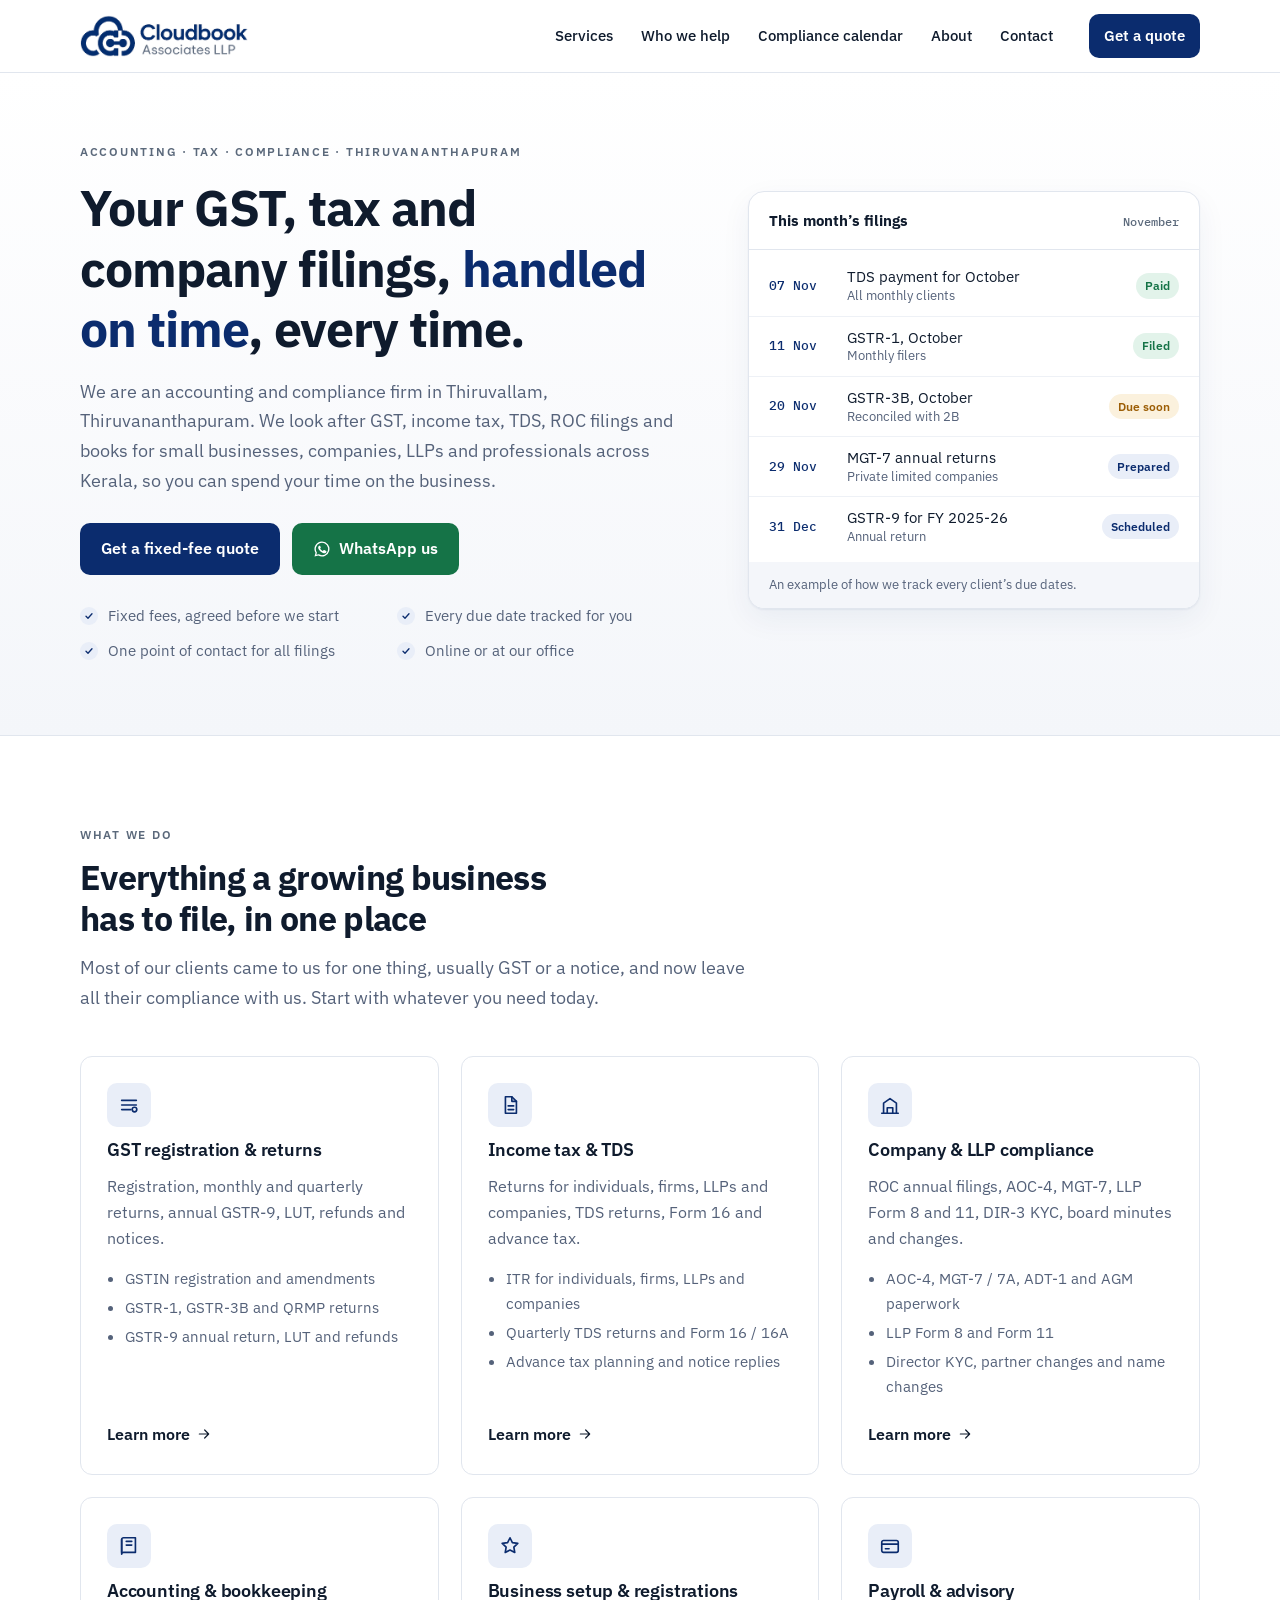
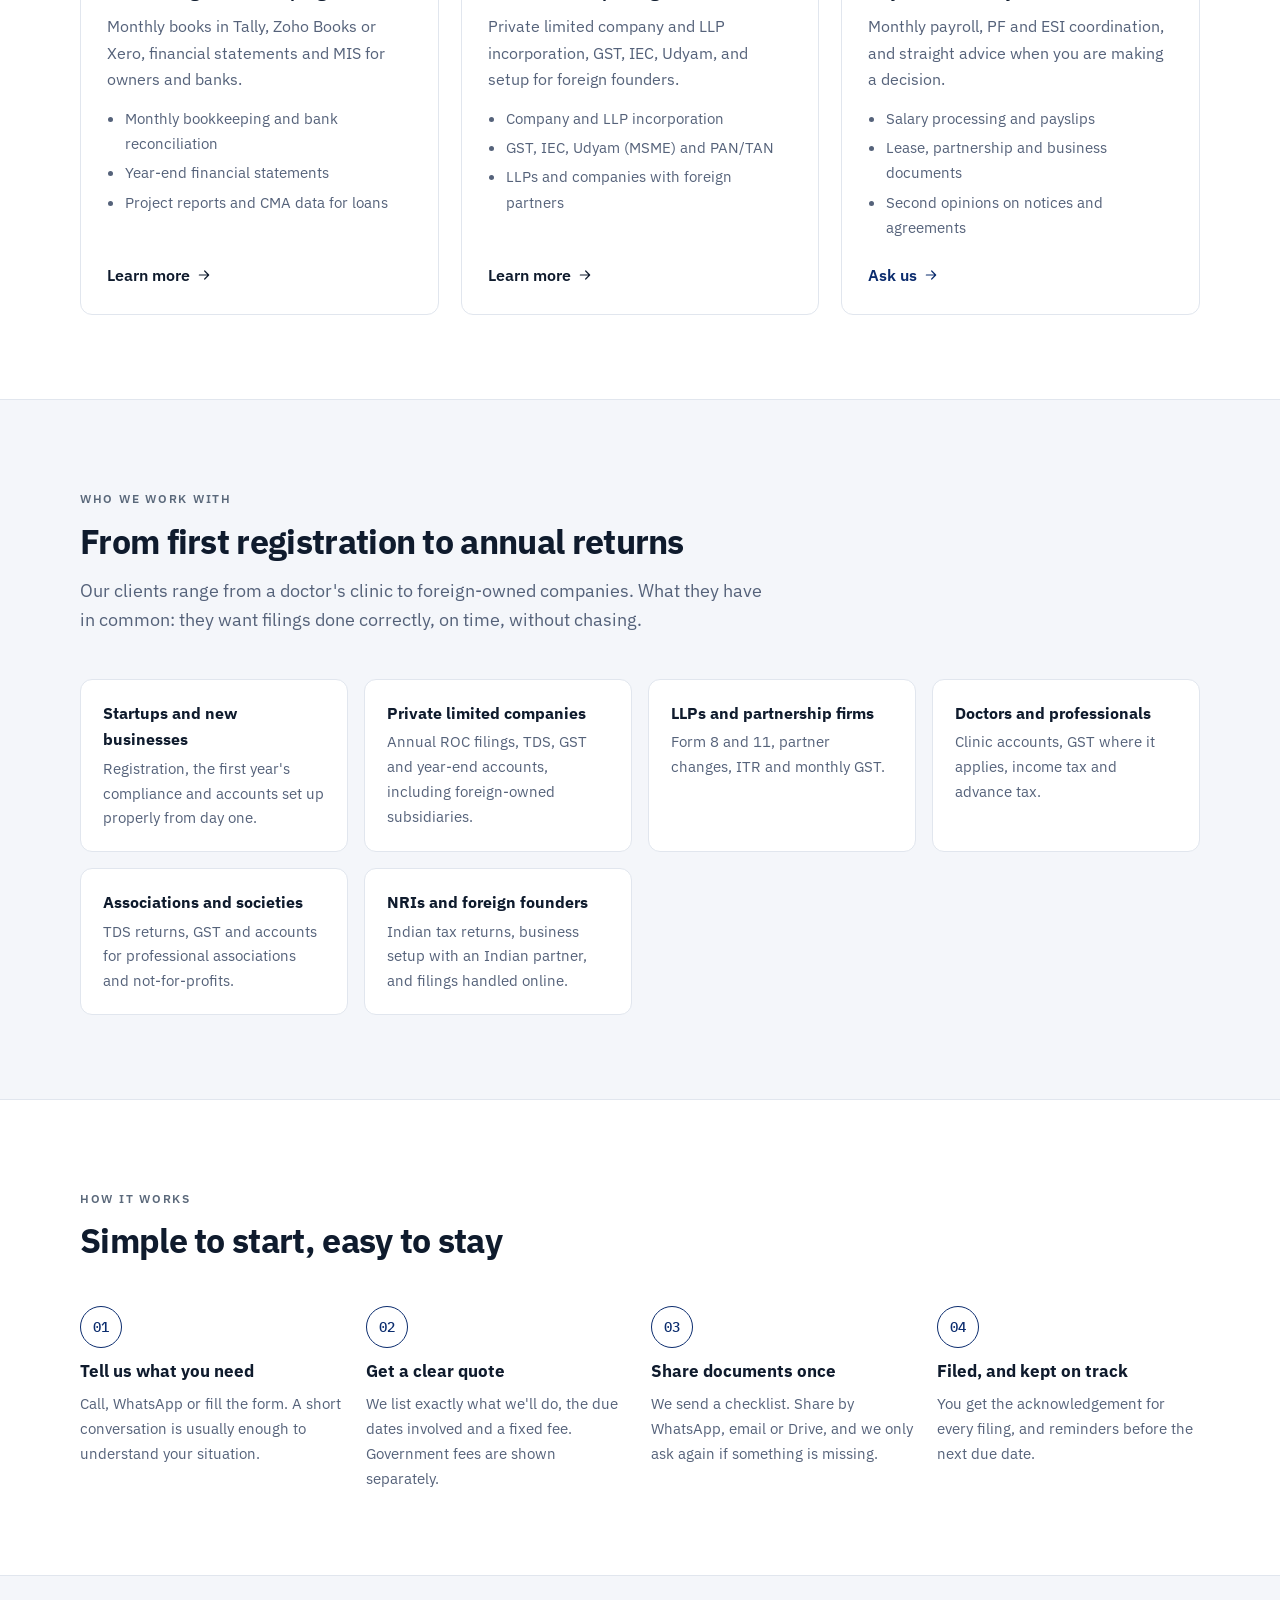
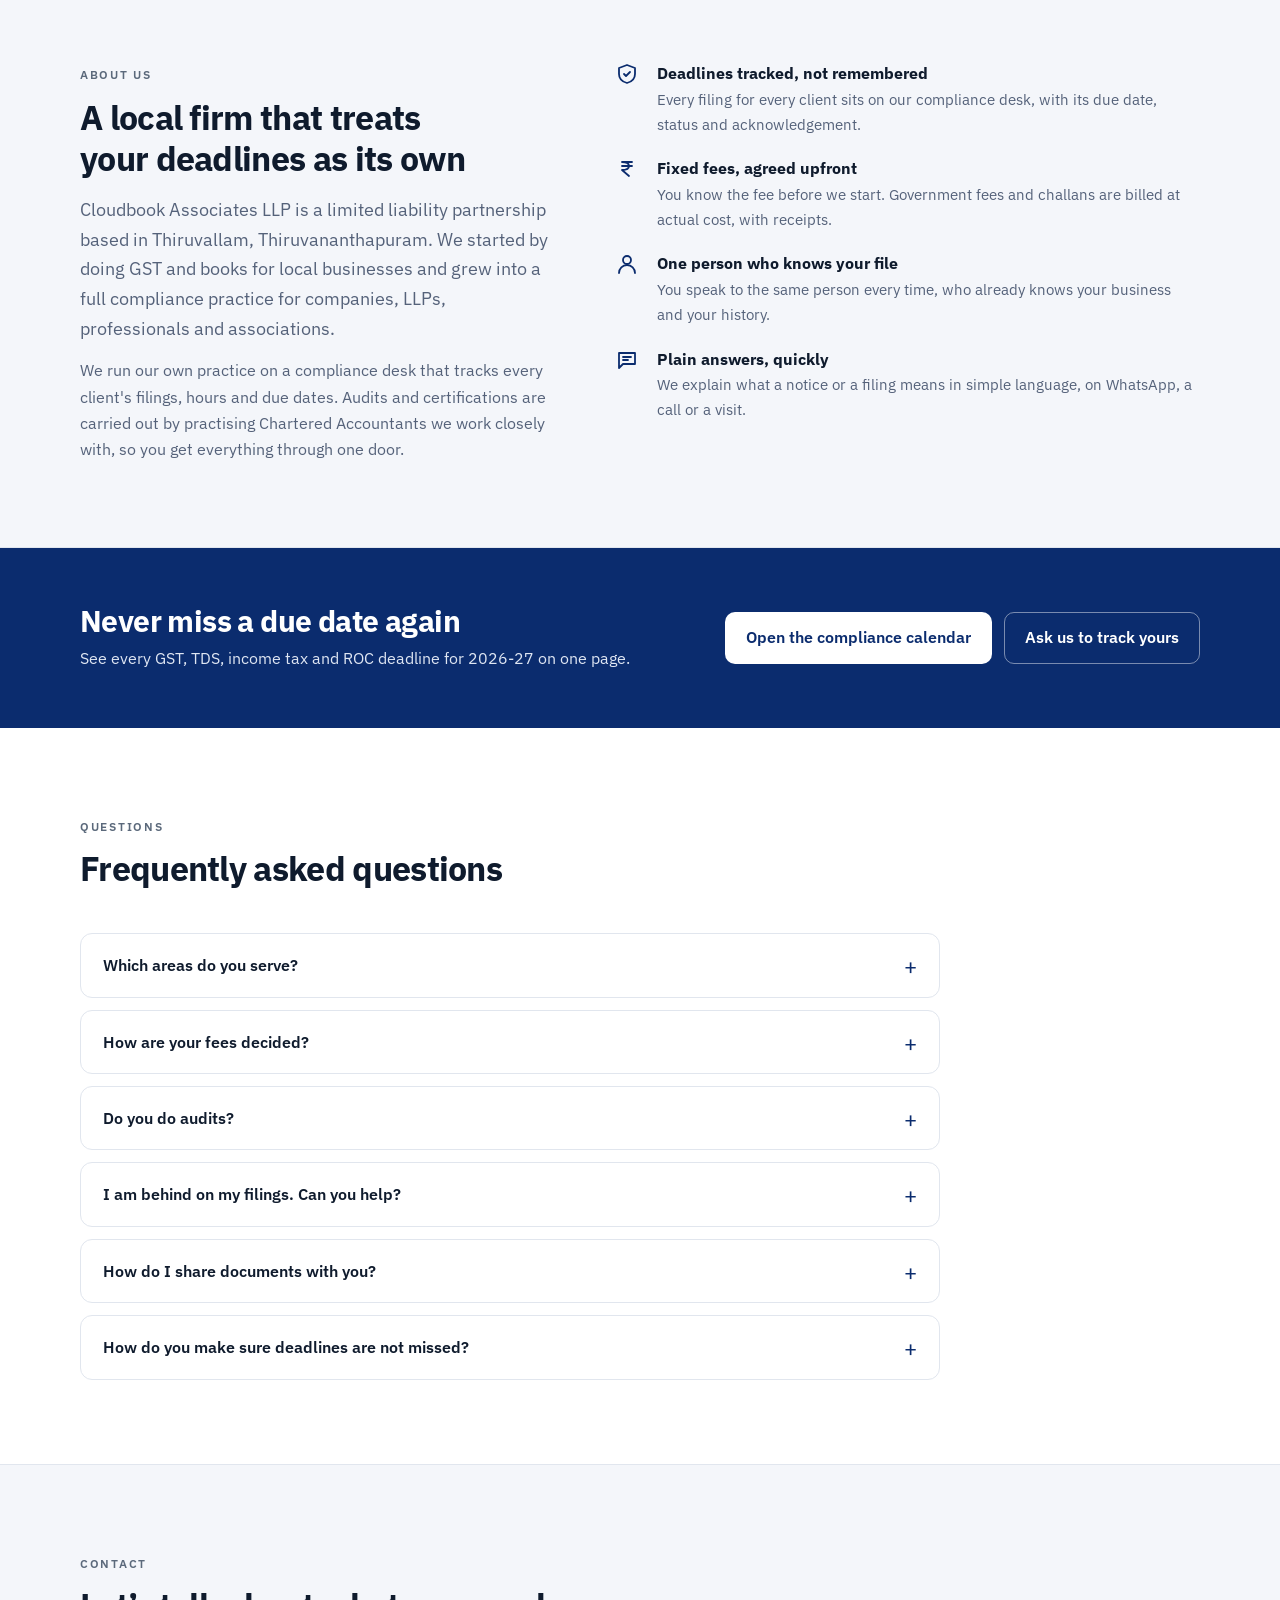
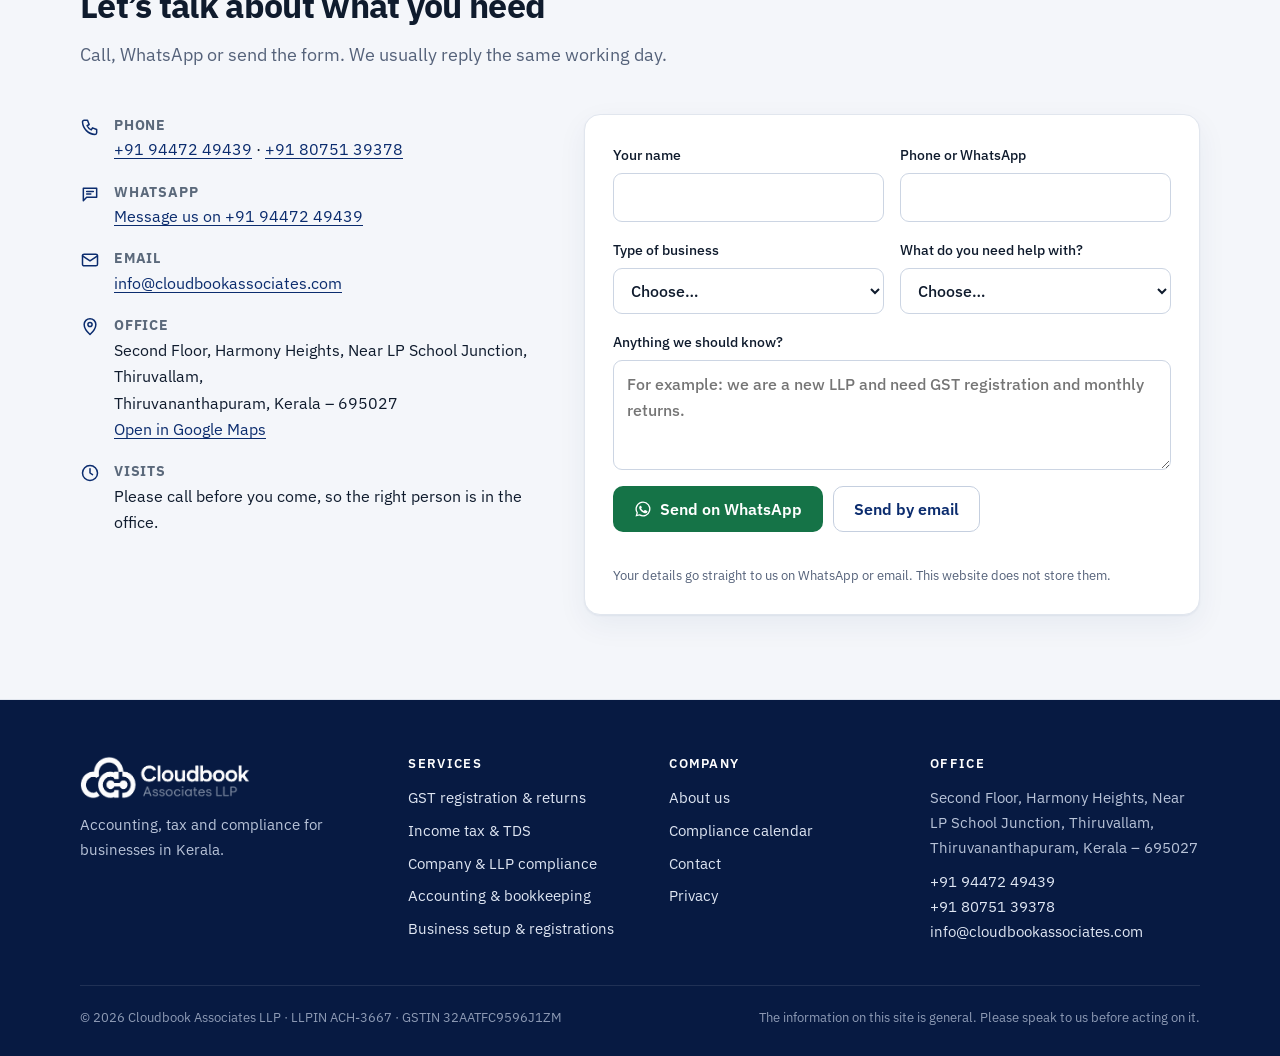
==== index.html @ 191b4fd4 "Cloudbook Associates LLP website Home, five service pages, compliance calendar 2026-27, contact, pri" ====
<!doctype html>
<html lang="en-IN">
<head>
<meta charset="utf-8">
<meta http-equiv="Content-Security-Policy" content="default-src 'none'; script-src 'self'; style-src 'self'; font-src 'self'; img-src 'self' data:; connect-src 'none'; manifest-src 'self'; base-uri 'none'; form-action 'none'; object-src 'none'">
<meta name="viewport" content="width=device-width, initial-scale=1, viewport-fit=cover">
<title>GST, Tax &amp; ROC Compliance in Thiruvananthapuram | Cloudbook</title>
<meta name="description" content="GST, income tax, TDS, accounting and company/LLP compliance for businesses in Thiruvananthapuram and Kerala. Fixed fees, every due date tracked.">
<meta name="robots" content="index, follow">
<link rel="canonical" href="https://cloudbookassociates.com/">
<meta name="theme-color" content="#0b2c6e">
<meta name="referrer" content="strict-origin-when-cross-origin">
<meta property="og:type" content="website">
<meta property="og:site_name" content="Cloudbook Associates LLP">
<meta property="og:title" content="GST, Tax &amp; ROC Compliance in Thiruvananthapuram | Cloudbook">
<meta property="og:description" content="GST, income tax, TDS, accounting and company/LLP compliance for businesses in Thiruvananthapuram and Kerala. Fixed fees, every due date tracked.">
<meta property="og:url" content="https://cloudbookassociates.com/">
<meta property="og:image" content="https://cloudbookassociates.com/assets/img/og-image.png">
<meta property="og:locale" content="en_IN">
<meta name="twitter:card" content="summary_large_image">
<link rel="icon" type="image/png" href="assets/img/icon-64.png">
<link rel="apple-touch-icon" href="assets/img/apple-touch-icon.png">
<link rel="preload" href="assets/fonts/ibm-plex-sans-latin-400-normal.woff2" as="font" type="font/woff2" crossorigin>
<link rel="stylesheet" href="assets/site.css">
<script type="application/ld+json">{"@context":"https://schema.org","@type":"AccountingService","@id":"https://cloudbookassociates.com/#firm","name":"Cloudbook Associates LLP","url":"https://cloudbookassociates.com/","logo":"https://cloudbookassociates.com/assets/img/logo.png","image":"https://cloudbookassociates.com/assets/img/og-image.png","telephone":"+919447249439","email":"info@cloudbookassociates.com","address":{"@type":"PostalAddress","streetAddress":"Second Floor, Harmony Heights, Near LP School Junction, Thiruvallam","addressLocality":"Thiruvananthapuram","addressRegion":"Kerala","postalCode":"695027","addressCountry":"IN"},"areaServed":[{"@type":"State","name":"Kerala"},{"@type":"Country","name":"India"}],"knowsAbout":["GST","Income tax","TDS","ROC compliance","LLP compliance","Bookkeeping","Company registration"],"priceRange":"₹₹"}</script><script type="application/ld+json">{"@context":"https://schema.org","@type":"FAQPage","mainEntity":[{"@type":"Question","name":"Which areas do you serve?","acceptedAnswer":{"@type":"Answer","text":"We are based in Thiruvallam, Thiruvananthapuram, and work with clients across Kerala. Most work is done online, so we also work with NRIs and businesses elsewhere in India."}},{"@type":"Question","name":"How are your fees decided?","acceptedAnswer":{"@type":"Answer","text":"We quote a fixed fee before we start, based on the work involved. Government fees, challans and late fees are passed on at actual cost, with receipts. No surprises on the invoice."}},{"@type":"Question","name":"Do you do audits?","acceptedAnswer":{"@type":"Answer","text":"Statutory and tax audits are carried out and signed by practising Chartered Accountants we work with. We prepare the books, schedules and filings around the audit, so the whole process stays in one place for you."}},{"@type":"Question","name":"I am behind on my filings. Can you help?","acceptedAnswer":{"@type":"Answer","text":"Yes, and it is more common than you think. We list everything that is pending, work out the penalties, and bring you up to date in the order that saves you the most money."}},{"@type":"Question","name":"How do I share documents with you?","acceptedAnswer":{"@type":"Answer","text":"Whatever is easiest for you: WhatsApp, email, a shared Google Drive folder, or drop them at our office. We send a short checklist so you know exactly what is needed."}},{"@type":"Question","name":"How do you make sure deadlines are not missed?","acceptedAnswer":{"@type":"Answer","text":"Every client's GST, TDS, income tax and ROC due dates are on our own compliance desk, which flags what is due and what is overdue every day. You get reminders well before the due date."}}]}</script>
</head>
<body>
<a class="skip" href="#main">Skip to content</a>
<header class="site-header">
  <div class="wrap">
    <a class="logo" href="index.html" aria-label="Cloudbook Associates LLP home"><img src="assets/img/logo.png" alt="Cloudbook Associates LLP" width="398" height="101"></a>
    <button class="menu-toggle" type="button" aria-expanded="false" aria-controls="site-nav">Menu</button>
    <nav class="nav" id="site-nav" aria-label="Main"><a href="index.html#services">Services</a><a href="index.html#who">Who we help</a><a href="compliance-calendar.html">Compliance calendar</a><a href="index.html#about">About</a><a href="contact.html">Contact</a></nav>
    <a class="btn btn-primary btn-sm" href="contact.html">Get a quote</a>
  </div>
</header>
<main id="main">
<section class="hero"><div class="wrap">
  <div>
    <span class="eyebrow">Accounting · Tax · Compliance · Thiruvananthapuram</span>
    <h1>Your GST, tax and company filings, <em>handled on time</em>, every time.</h1>
    <p class="lead">We are an accounting and compliance firm in Thiruvallam, Thiruvananthapuram. We look after GST, income tax, TDS, ROC filings and books for small businesses, companies, LLPs and professionals across Kerala, so you can spend your time on the business.</p>
    <div class="cta-row"><a class="btn btn-primary" href="contact.html">Get a fixed-fee quote</a><a class="btn btn-wa" href="https://wa.me/919447249439" target="_blank" rel="noopener"><svg viewBox="0 0 24 24" fill="currentColor" aria-hidden="true"><path d="M12 2a10 10 0 0 0-8.6 15.1L2 22l5-1.3A10 10 0 1 0 12 2zm0 18.2a8.2 8.2 0 0 1-4.2-1.1l-.3-.2-3 .8.8-2.9-.2-.3A8.2 8.2 0 1 1 12 20.2zm4.5-6.1c-.2-.1-1.5-.7-1.7-.8s-.4-.1-.6.1-.7.8-.8 1-.3.2-.5.1a6.7 6.7 0 0 1-3.3-2.9c-.2-.4.3-.4.8-1.3.1-.2 0-.3 0-.4l-.8-1.8c-.2-.5-.4-.4-.6-.4h-.5a1 1 0 0 0-.7.3 3 3 0 0 0-.9 2.2 5.2 5.2 0 0 0 1.1 2.8 11.9 11.9 0 0 0 4.6 4c1.7.7 2.4.8 3.2.7a2.8 2.8 0 0 0 1.9-1.3 2.3 2.3 0 0 0 .2-1.3c-.1-.1-.3-.2-.5-.3z"/></svg> WhatsApp us</a></div>
    <ul class="ticks"><li>Fixed fees, agreed before we start</li><li>Every due date tracked for you</li><li>One point of contact for all filings</li><li>Online or at our office</li></ul>
  </div>
  <div class="board" role="img" aria-label="Example of the compliance tracking we do for clients: monthly GST and TDS, annual ROC filings"><div class="board-h"><b>This month’s filings</b><span>November</span></div><ul><li><span class="d">07 Nov</span><span class="w">TDS payment for October<small>All monthly clients</small></span><span class="tag ok">Paid</span></li><li><span class="d">11 Nov</span><span class="w">GSTR-1, October<small>Monthly filers</small></span><span class="tag ok">Filed</span></li><li><span class="d">20 Nov</span><span class="w">GSTR-3B, October<small>Reconciled with 2B</small></span><span class="tag due">Due soon</span></li><li><span class="d">29 Nov</span><span class="w">MGT-7 annual returns<small>Private limited companies</small></span><span class="tag plan">Prepared</span></li><li><span class="d">31 Dec</span><span class="w">GSTR-9 for FY 2025-26<small>Annual return</small></span><span class="tag plan">Scheduled</span></li></ul><div class="board-f">An example of how we track every client’s due dates.</div></div>
</div></section>

<section id="services"><div class="wrap">
  <div class="sec-head"><span class="eyebrow">What we do</span><h2>Everything a growing business has to file, in one place</h2><p class="lead">Most of our clients came to us for one thing, usually GST or a notice, and now leave all their compliance with us. Start with whatever you need today.</p></div>
  <div class="grid g3"><a class="card" href="gst-services.html"><span class="ico"><svg viewBox="0 0 24 24" fill="none" stroke="currentColor" stroke-width="1.8" stroke-linecap="round" stroke-linejoin="round" aria-hidden="true"><path d="M4 7h16M4 12h16M4 17h10"/><circle cx="18" cy="17" r="2.5"/></svg></span><h3>GST registration &amp; returns</h3><p class="muted">Registration, monthly and quarterly returns, annual GSTR-9, LUT, refunds and notices.</p><ul><li>GSTIN registration and amendments</li><li>GSTR-1, GSTR-3B and QRMP returns</li><li>GSTR-9 annual return, LUT and refunds</li></ul><span class="more">Learn more <svg width="16" height="16" viewBox="0 0 24 24" fill="none" stroke="currentColor" stroke-width="1.8" stroke-linecap="round" stroke-linejoin="round" aria-hidden="true"><path d="M5 12h14M13 6l6 6-6 6"/></svg></span></a><a class="card" href="income-tax-tds.html"><span class="ico"><svg viewBox="0 0 24 24" fill="none" stroke="currentColor" stroke-width="1.8" stroke-linecap="round" stroke-linejoin="round" aria-hidden="true"><path d="M7 3h7l5 5v13H7z"/><path d="M14 3v5h5M10 13h6M10 17h6"/></svg></span><h3>Income tax &amp; TDS</h3><p class="muted">Returns for individuals, firms, LLPs and companies, TDS returns, Form 16 and advance tax.</p><ul><li>ITR for individuals, firms, LLPs and companies</li><li>Quarterly TDS returns and Form 16 / 16A</li><li>Advance tax planning and notice replies</li></ul><span class="more">Learn more <svg width="16" height="16" viewBox="0 0 24 24" fill="none" stroke="currentColor" stroke-width="1.8" stroke-linecap="round" stroke-linejoin="round" aria-hidden="true"><path d="M5 12h14M13 6l6 6-6 6"/></svg></span></a><a class="card" href="company-llp-compliance.html"><span class="ico"><svg viewBox="0 0 24 24" fill="none" stroke="currentColor" stroke-width="1.8" stroke-linecap="round" stroke-linejoin="round" aria-hidden="true"><path d="M3 21h18M5 21V10l7-5 7 5v11"/><path d="M9 21v-6h6v6"/></svg></span><h3>Company &amp; LLP compliance</h3><p class="muted">ROC annual filings, AOC-4, MGT-7, LLP Form 8 and 11, DIR-3 KYC, board minutes and changes.</p><ul><li>AOC-4, MGT-7 / 7A, ADT-1 and AGM paperwork</li><li>LLP Form 8 and Form 11</li><li>Director KYC, partner changes and name changes</li></ul><span class="more">Learn more <svg width="16" height="16" viewBox="0 0 24 24" fill="none" stroke="currentColor" stroke-width="1.8" stroke-linecap="round" stroke-linejoin="round" aria-hidden="true"><path d="M5 12h14M13 6l6 6-6 6"/></svg></span></a><a class="card" href="accounting-bookkeeping.html"><span class="ico"><svg viewBox="0 0 24 24" fill="none" stroke="currentColor" stroke-width="1.8" stroke-linecap="round" stroke-linejoin="round" aria-hidden="true"><path d="M4 5a2 2 0 0 1 2-2h13v16H6a2 2 0 0 0-2 2z"/><path d="M4 19V5M9 7h6M9 11h6"/></svg></span><h3>Accounting &amp; bookkeeping</h3><p class="muted">Monthly books in Tally, Zoho Books or Xero, financial statements and MIS for owners and banks.</p><ul><li>Monthly bookkeeping and bank reconciliation</li><li>Year-end financial statements</li><li>Project reports and CMA data for loans</li></ul><span class="more">Learn more <svg width="16" height="16" viewBox="0 0 24 24" fill="none" stroke="currentColor" stroke-width="1.8" stroke-linecap="round" stroke-linejoin="round" aria-hidden="true"><path d="M5 12h14M13 6l6 6-6 6"/></svg></span></a><a class="card" href="business-registration.html"><span class="ico"><svg viewBox="0 0 24 24" fill="none" stroke="currentColor" stroke-width="1.8" stroke-linecap="round" stroke-linejoin="round" aria-hidden="true"><path d="M12 3l2.6 5.3 5.9.9-4.3 4.1 1 5.8L12 16.4 6.8 19.1l1-5.8L3.5 9.2l5.9-.9z"/></svg></span><h3>Business setup &amp; registrations</h3><p class="muted">Private limited company and LLP incorporation, GST, IEC, Udyam, and setup for foreign founders.</p><ul><li>Company and LLP incorporation</li><li>GST, IEC, Udyam (MSME) and PAN/TAN</li><li>LLPs and companies with foreign partners</li></ul><span class="more">Learn more <svg width="16" height="16" viewBox="0 0 24 24" fill="none" stroke="currentColor" stroke-width="1.8" stroke-linecap="round" stroke-linejoin="round" aria-hidden="true"><path d="M5 12h14M13 6l6 6-6 6"/></svg></span></a><div class="card"><span class="ico"><svg viewBox="0 0 24 24" fill="none" stroke="currentColor" stroke-width="1.8" stroke-linecap="round" stroke-linejoin="round" aria-hidden="true"><rect x="3" y="6" width="18" height="13" rx="2"/><path d="M3 10h18M7 15h4"/></svg></span><h3>Payroll & advisory</h3><p class="muted">Monthly payroll, PF and ESI coordination, and straight advice when you are making a decision.</p><ul><li>Salary processing and payslips</li><li>Lease, partnership and business documents</li><li>Second opinions on notices and agreements</li></ul><a class="more" href="contact.html">Ask us <svg width="16" height="16" viewBox="0 0 24 24" fill="none" stroke="currentColor" stroke-width="1.8" stroke-linecap="round" stroke-linejoin="round" aria-hidden="true"><path d="M5 12h14M13 6l6 6-6 6"/></svg></a></div></div>
</div></section>

<section class="alt" id="who"><div class="wrap">
  <div class="sec-head"><span class="eyebrow">Who we work with</span><h2>From first registration to annual returns</h2><p class="lead">Our clients range from a doctor's clinic to foreign-owned companies. What they have in common: they want filings done correctly, on time, without chasing.</p></div>
  <div class="who"><div><b>Startups and new businesses</b><p>Registration, the first year&#x27;s compliance and accounts set up properly from day one.</p></div><div><b>Private limited companies</b><p>Annual ROC filings, TDS, GST and year-end accounts, including foreign-owned subsidiaries.</p></div><div><b>LLPs and partnership firms</b><p>Form 8 and 11, partner changes, ITR and monthly GST.</p></div><div><b>Doctors and professionals</b><p>Clinic accounts, GST where it applies, income tax and advance tax.</p></div><div><b>Associations and societies</b><p>TDS returns, GST and accounts for professional associations and not-for-profits.</p></div><div><b>NRIs and foreign founders</b><p>Indian tax returns, business setup with an Indian partner, and filings handled online.</p></div></div>
</div></section>

<section><div class="wrap">
  <div class="sec-head"><span class="eyebrow">How it works</span><h2>Simple to start, easy to stay</h2></div>
  <ol class="steps"><li><b>Tell us what you need</b><p>Call, WhatsApp or fill the form. A short conversation is usually enough to understand your situation.</p></li><li><b>Get a clear quote</b><p>We list exactly what we&#x27;ll do, the due dates involved and a fixed fee. Government fees are shown separately.</p></li><li><b>Share documents once</b><p>We send a checklist. Share by WhatsApp, email or Drive, and we only ask again if something is missing.</p></li><li><b>Filed, and kept on track</b><p>You get the acknowledgement for every filing, and reminders before the next due date.</p></li></ol>
</div></section>

<section class="alt" id="about"><div class="wrap split">
  <div><span class="eyebrow">About us</span><h2 class="h2-about">A local firm that treats your deadlines as its own</h2>
    <p class="lead mb-s">Cloudbook Associates LLP is a limited liability partnership based in Thiruvallam, Thiruvananthapuram. We started by doing GST and books for local businesses and grew into a full compliance practice for companies, LLPs, professionals and associations.</p>
    <p class="muted">We run our own practice on a compliance desk that tracks every client's filings, hours and due dates. Audits and certifications are carried out by practising Chartered Accountants we work closely with, so you get everything through one door.</p></div>
  <div class="points"><div><svg viewBox="0 0 24 24" fill="none" stroke="currentColor" stroke-width="1.8" stroke-linecap="round" stroke-linejoin="round" aria-hidden="true"><path d="M12 3l8 3v6c0 4.5-3.4 7.8-8 9-4.6-1.2-8-4.5-8-9V6z"/><path d="M9 12l2 2 4-4"/></svg><span><b>Deadlines tracked, not remembered</b><p>Every filing for every client sits on our compliance desk, with its due date, status and acknowledgement.</p></span></div><div><svg viewBox="0 0 24 24" fill="none" stroke="currentColor" stroke-width="1.8" stroke-linecap="round" stroke-linejoin="round" aria-hidden="true"><path d="M7 5h10M7 9h10M7 5c5 0 7 1.5 7 4s-2 4-7 4l7 6"/></svg><span><b>Fixed fees, agreed upfront</b><p>You know the fee before we start. Government fees and challans are billed at actual cost, with receipts.</p></span></div><div><svg viewBox="0 0 24 24" fill="none" stroke="currentColor" stroke-width="1.8" stroke-linecap="round" stroke-linejoin="round" aria-hidden="true"><circle cx="12" cy="8" r="4"/><path d="M4 21a8 8 0 0 1 16 0"/></svg><span><b>One person who knows your file</b><p>You speak to the same person every time, who already knows your business and your history.</p></span></div><div><svg viewBox="0 0 24 24" fill="none" stroke="currentColor" stroke-width="1.8" stroke-linecap="round" stroke-linejoin="round" aria-hidden="true"><path d="M4 5h16v11H8l-4 4z"/><path d="M8 9h8M8 12h5"/></svg><span><b>Plain answers, quickly</b><p>We explain what a notice or a filing means in simple language, on WhatsApp, a call or a visit.</p></span></div></div>
</div></section>

<section class="band" aria-label="Compliance calendar"><div class="wrap">
  <div><h2>Never miss a due date again</h2><p>See every GST, TDS, income tax and ROC deadline for 2026-27 on one page.</p></div>
  <div class="cta-row"><a class="btn btn-primary" href="compliance-calendar.html">Open the compliance calendar</a><a class="btn btn-ghost" href="contact.html">Ask us to track yours</a></div>
</div></section>

<section><div class="wrap">
  <div class="sec-head"><span class="eyebrow">Questions</span><h2>Frequently asked questions</h2></div>
  <div class="faq"><details><summary>Which areas do you serve?</summary><p>We are based in Thiruvallam, Thiruvananthapuram, and work with clients across Kerala. Most work is done online, so we also work with NRIs and businesses elsewhere in India.</p></details><details><summary>How are your fees decided?</summary><p>We quote a fixed fee before we start, based on the work involved. Government fees, challans and late fees are passed on at actual cost, with receipts. No surprises on the invoice.</p></details><details><summary>Do you do audits?</summary><p>Statutory and tax audits are carried out and signed by practising Chartered Accountants we work with. We prepare the books, schedules and filings around the audit, so the whole process stays in one place for you.</p></details><details><summary>I am behind on my filings. Can you help?</summary><p>Yes, and it is more common than you think. We list everything that is pending, work out the penalties, and bring you up to date in the order that saves you the most money.</p></details><details><summary>How do I share documents with you?</summary><p>Whatever is easiest for you: WhatsApp, email, a shared Google Drive folder, or drop them at our office. We send a short checklist so you know exactly what is needed.</p></details><details><summary>How do you make sure deadlines are not missed?</summary><p>Every client&#x27;s GST, TDS, income tax and ROC due dates are on our own compliance desk, which flags what is due and what is overdue every day. You get reminders well before the due date.</p></details></div>
</div></section>

<section class="alt" id="contact"><div class="wrap"><div class="sec-head"><span class="eyebrow">Contact</span><h2>Let’s talk about what you need</h2><p class="lead">Call, WhatsApp or send the form. We usually reply the same working day.</p></div><div class="contact">
  <div class="contact-info">
    <div><svg viewBox="0 0 24 24" fill="none" stroke="currentColor" stroke-width="1.8" stroke-linecap="round" stroke-linejoin="round" aria-hidden="true"><path d="M5 4h4l2 5-2.5 1.5a11 11 0 0 0 5 5L15 13l5 2v4a2 2 0 0 1-2 2A16 16 0 0 1 3 6a2 2 0 0 1 2-2"/></svg><span><b>Phone</b><a href="tel:+919447249439">+91 94472 49439</a> · <a href="tel:+918075139378">+91 80751 39378</a></span></div>
    <div><svg viewBox="0 0 24 24" fill="none" stroke="currentColor" stroke-width="1.8" stroke-linecap="round" stroke-linejoin="round" aria-hidden="true"><path d="M4 5h16v11H8l-4 4z"/><path d="M8 9h8M8 12h5"/></svg><span><b>WhatsApp</b><a href="https://wa.me/919447249439" target="_blank" rel="noopener">Message us on +91 94472 49439</a></span></div>
    <div><svg viewBox="0 0 24 24" fill="none" stroke="currentColor" stroke-width="1.8" stroke-linecap="round" stroke-linejoin="round" aria-hidden="true"><rect x="3" y="5" width="18" height="14" rx="2"/><path d="M3 7l9 6 9-6"/></svg><span><b>Email</b><a href="mailto:info@cloudbookassociates.com">info@cloudbookassociates.com</a></span></div>
    <div><svg viewBox="0 0 24 24" fill="none" stroke="currentColor" stroke-width="1.8" stroke-linecap="round" stroke-linejoin="round" aria-hidden="true"><path d="M12 21s7-6.2 7-12a7 7 0 0 0-14 0c0 5.8 7 12 7 12z"/><circle cx="12" cy="9" r="2.5"/></svg><span><b>Office</b>Second Floor, Harmony Heights, Near LP School Junction, Thiruvallam,<br>Thiruvananthapuram, Kerala – 695027<br><a href="https://www.google.com/maps/search/?api=1&amp;query=Harmony+Heights+Thiruvallam+Thiruvananthapuram+695027" target="_blank" rel="noopener">Open in Google Maps</a></span></div>
    <div><svg viewBox="0 0 24 24" fill="none" stroke="currentColor" stroke-width="1.8" stroke-linecap="round" stroke-linejoin="round" aria-hidden="true"><circle cx="12" cy="12" r="9"/><path d="M12 7v5l3 2"/></svg><span><b>Visits</b>Please call before you come, so the right person is in the office.</span></div>
  </div>
  <form class="form" id="enquiry" novalidate>
    <label>Your name<input name="name" autocomplete="name" required></label>
    <label>Phone or WhatsApp<input name="phone" type="tel" autocomplete="tel" inputmode="tel" required></label>
    <label>Type of business<select name="type"><option value="">Choose…</option><option>Proprietorship</option><option>Partnership firm</option><option>LLP</option><option>Private limited company</option><option>Individual / NRI</option><option>Association / society</option><option>Not started yet</option></select></label>
    <label>What do you need help with?<select name="service"><option value="">Choose…</option><option>GST registration &amp; returns</option><option>Income tax &amp; TDS</option><option>Company &amp; LLP compliance</option><option>Accounting &amp; bookkeeping</option><option>Business setup &amp; registrations</option><option>Something else</option></select></label>
    <label class="full">Anything we should know?<textarea name="message" placeholder="For example: we are a new LLP and need GST registration and monthly returns."></textarea></label>
    <div class="full actions"><button class="btn btn-wa" type="submit" value="whatsapp"><svg viewBox="0 0 24 24" fill="currentColor" aria-hidden="true"><path d="M12 2a10 10 0 0 0-8.6 15.1L2 22l5-1.3A10 10 0 1 0 12 2zm0 18.2a8.2 8.2 0 0 1-4.2-1.1l-.3-.2-3 .8.8-2.9-.2-.3A8.2 8.2 0 1 1 12 20.2zm4.5-6.1c-.2-.1-1.5-.7-1.7-.8s-.4-.1-.6.1-.7.8-.8 1-.3.2-.5.1a6.7 6.7 0 0 1-3.3-2.9c-.2-.4.3-.4.8-1.3.1-.2 0-.3 0-.4l-.8-1.8c-.2-.5-.4-.4-.6-.4h-.5a1 1 0 0 0-.7.3 3 3 0 0 0-.9 2.2 5.2 5.2 0 0 0 1.1 2.8 11.9 11.9 0 0 0 4.6 4c1.7.7 2.4.8 3.2.7a2.8 2.8 0 0 0 1.9-1.3 2.3 2.3 0 0 0 .2-1.3c-.1-.1-.3-.2-.5-.3z"/></svg> Send on WhatsApp</button><button class="btn btn-ghost" type="submit" value="email">Send by email</button></div>
    <p class="full err" role="alert"></p>
    <p class="full note">Your details go straight to us on WhatsApp or email. This website does not store them.</p>
  </form>
</div></div></section>
</main>
<footer class="site-footer">
  <div class="wrap">
    <div class="cols">
      <div>
        <img src="assets/img/logo-white.png" alt="Cloudbook Associates LLP" width="398" height="101">
        <p>Accounting, tax and compliance for businesses in Kerala.</p>
      </div>
      <div><h3>Services</h3><ul><li><a href="gst-services.html">GST registration &amp; returns</a></li><li><a href="income-tax-tds.html">Income tax &amp; TDS</a></li><li><a href="company-llp-compliance.html">Company &amp; LLP compliance</a></li><li><a href="accounting-bookkeeping.html">Accounting &amp; bookkeeping</a></li><li><a href="business-registration.html">Business setup &amp; registrations</a></li></ul></div>
      <div><h3>Company</h3><ul><li><a href="index.html#about">About us</a></li><li><a href="compliance-calendar.html">Compliance calendar</a></li><li><a href="contact.html">Contact</a></li><li><a href="privacy.html">Privacy</a></li></ul></div>
      <div><h3>Office</h3><address>Second Floor, Harmony Heights, Near LP School Junction, Thiruvallam, Thiruvananthapuram, Kerala – 695027</address>
        <p class="mt-s"><a href="tel:+919447249439">+91 94472 49439</a><br><a href="tel:+918075139378">+91 80751 39378</a><br><a href="mailto:info@cloudbookassociates.com">info@cloudbookassociates.com</a></p></div>
    </div>
    <div class="legal"><span>© <span data-year>2026</span> Cloudbook Associates LLP · LLPIN ACH-3667 · GSTIN 32AATFC9596J1ZM</span><span>The information on this site is general. Please speak to us before acting on it.</span></div>
  </div>
</footer>
<a class="wa-float" href="https://wa.me/919447249439" aria-label="Chat with us on WhatsApp" rel="noopener" target="_blank"><svg viewBox="0 0 24 24" fill="currentColor" aria-hidden="true"><path d="M12 2a10 10 0 0 0-8.6 15.1L2 22l5-1.3A10 10 0 1 0 12 2zm0 18.2a8.2 8.2 0 0 1-4.2-1.1l-.3-.2-3 .8.8-2.9-.2-.3A8.2 8.2 0 1 1 12 20.2zm4.5-6.1c-.2-.1-1.5-.7-1.7-.8s-.4-.1-.6.1-.7.8-.8 1-.3.2-.5.1a6.7 6.7 0 0 1-3.3-2.9c-.2-.4.3-.4.8-1.3.1-.2 0-.3 0-.4l-.8-1.8c-.2-.5-.4-.4-.6-.4h-.5a1 1 0 0 0-.7.3 3 3 0 0 0-.9 2.2 5.2 5.2 0 0 0 1.1 2.8 11.9 11.9 0 0 0 4.6 4c1.7.7 2.4.8 3.2.7a2.8 2.8 0 0 0 1.9-1.3 2.3 2.3 0 0 0 .2-1.3c-.1-.1-.3-.2-.5-.3z"/></svg></a>
<script src="assets/site.js" defer></script>
</body>
</html>
---- assets/site.css ----
/* Cloudbook Associates LLP — firm website.
   Brand: navy #0B2C6E and slate #5B697B from the logo, on white with a cool paper tint.
   Layout: sticky white header, alternating white / paper sections, navy footer. */
@font-face { font-family: "IBM Plex Sans"; font-weight: 400; font-display: swap; src: url("fonts/ibm-plex-sans-latin-400-normal.woff2") format("woff2"); }
@font-face { font-family: "IBM Plex Sans"; font-weight: 500; font-display: swap; src: url("fonts/ibm-plex-sans-latin-500-normal.woff2") format("woff2"); }
@font-face { font-family: "IBM Plex Sans"; font-weight: 600; font-display: swap; src: url("fonts/ibm-plex-sans-latin-600-normal.woff2") format("woff2"); }
@font-face { font-family: "IBM Plex Sans"; font-weight: 700; font-display: swap; src: url("fonts/ibm-plex-sans-latin-700-normal.woff2") format("woff2"); }
@font-face { font-family: "IBM Plex Mono"; font-weight: 500; font-display: swap; src: url("fonts/ibm-plex-mono-latin-500-normal.woff2") format("woff2"); }

:root {
  --navy: #0b2c6e;
  --navy-2: #08225a;
  --navy-deep: #071a42;
  --slate: #5b697b;
  --ink: #0f1b2d;
  --muted: #55627a;
  --line: #e1e6ee;
  --paper: #f4f6fa;
  --tint: #e9eef8;
  --white: #ffffff;
  --ok: #157347;
  --warn: #9c5e06;
  --bad: #b42318;
  --radius: 12px;
  --shadow: 0 1px 2px rgba(11, 44, 110, .06), 0 10px 30px rgba(11, 44, 110, .06);
  --font: "IBM Plex Sans", system-ui, -apple-system, "Segoe UI", Roboto, sans-serif;
  --mono: "IBM Plex Mono", ui-monospace, Menlo, monospace;
  --wrap: 1160px;
  color-scheme: light;
}
* { box-sizing: border-box; }
html { scroll-behavior: smooth; }
@media (prefers-reduced-motion: reduce) { html { scroll-behavior: auto; } * { transition: none !important; animation: none !important; } }
body { margin: 0; font: 16px/1.65 var(--font); color: var(--ink); background: var(--white); -webkit-font-smoothing: antialiased; }
img { max-width: 100%; height: auto; display: block; }
a { color: var(--navy); text-underline-offset: 3px; }
a:hover { color: var(--navy-2); }
h1, h2, h3 { line-height: 1.2; letter-spacing: -.02em; color: var(--ink); text-wrap: balance; margin: 0; }
h1 { font-size: clamp(2.05rem, 4.2vw, 3.15rem); font-weight: 700; }
h2 { font-size: clamp(1.6rem, 2.8vw, 2.15rem); font-weight: 700; }
h3 { font-size: 1.12rem; font-weight: 600; letter-spacing: -.01em; }
p { margin: 0; }
:focus-visible { outline: 3px solid #7aa2e6; outline-offset: 2px; border-radius: 4px; }
.wrap { max-width: var(--wrap); margin: 0 auto; padding-left: max(20px, env(safe-area-inset-left, 0px)); padding-right: max(20px, env(safe-area-inset-right, 0px)); }
.skip { position: absolute; left: -999px; top: 8px; background: var(--navy); color: #fff; padding: 8px 14px; border-radius: 6px; z-index: 100; }
.skip:focus { left: 12px; }
.eyebrow { font-size: .78rem; font-weight: 600; letter-spacing: .14em; text-transform: uppercase; color: var(--slate); }
.lead { font-size: 1.12rem; color: var(--muted); max-width: 62ch; }
.muted { color: var(--muted); }

/* Header */
.site-header { position: sticky; top: 0; z-index: 50; background: rgba(255,255,255,.96); backdrop-filter: saturate(1.4) blur(8px); border-bottom: 1px solid var(--line); }
.site-header .wrap { display: flex; align-items: center; gap: 24px; min-height: 72px; }
.logo img { width: 168px; height: auto; }
.nav { display: flex; align-items: center; gap: 4px; margin-left: auto; }
.nav a { text-decoration: none; color: var(--ink); font-weight: 500; font-size: .95rem; padding: 8px 12px; border-radius: 8px; }
.nav a:hover, .nav a[aria-current="page"] { background: var(--tint); color: var(--navy); }
.menu-toggle { display: none; margin-left: auto; background: none; border: 1px solid var(--line); border-radius: 8px; padding: 8px 12px; font: inherit; font-weight: 500; color: var(--ink); cursor: pointer; }

/* Buttons */
.btn { display: inline-flex; align-items: center; justify-content: center; gap: 8px; border-radius: 10px; padding: 12px 20px; font-weight: 600; font-size: .98rem; text-decoration: none; border: 1.5px solid transparent; cursor: pointer; font-family: inherit; transition: background .15s, border-color .15s, color .15s, transform .15s; }
.btn-primary { background: var(--navy); color: #fff; }
.btn-primary:hover { background: var(--navy-2); color: #fff; }
.btn-ghost { border-color: #c5cfdf; color: var(--navy); background: #fff; }
.btn-ghost:hover { border-color: var(--navy); color: var(--navy); }
.btn-wa { background: #157347; color: #fff; }
.btn-wa:hover { background: #0f5e39; color: #fff; }
.btn-sm { padding: 9px 14px; font-size: .92rem; }
.btn svg { width: 18px; height: 18px; flex: none; }

/* Hero */
.hero { padding: 64px 0 72px; background: linear-gradient(180deg, #fff 0%, var(--paper) 100%); border-bottom: 1px solid var(--line); }
.hero .wrap { display: grid; grid-template-columns: minmax(0, 1.15fr) minmax(0, .85fr); gap: 56px; align-items: center; }
.hero h1 { margin: 14px 0 18px; }
.hero h1 em { font-style: normal; color: var(--navy); }
.hero .lead { margin-bottom: 28px; }
.cta-row { display: flex; flex-wrap: wrap; gap: 12px; }
.ticks { list-style: none; padding: 0; margin: 28px 0 0; display: grid; grid-template-columns: repeat(2, minmax(0, 1fr)); gap: 10px 22px; color: var(--muted); font-size: .95rem; }
.ticks li { display: flex; gap: 10px; align-items: flex-start; }
.ticks li::before { content: ""; flex: none; width: 18px; height: 18px; margin-top: 4px; border-radius: 50%; background: var(--tint) url("data:image/svg+xml,%3Csvg xmlns='http://www.w3.org/2000/svg' viewBox='0 0 24 24'%3E%3Cpath d='M6 12.5l4 4 8-9' fill='none' stroke='%230b2c6e' stroke-width='2.6' stroke-linecap='round' stroke-linejoin='round'/%3E%3C/svg%3E") center/12px no-repeat; }

/* The "deadline board": a picture of what we track, drawn in HTML */
.board { background: #fff; border: 1px solid var(--line); border-radius: 16px; box-shadow: var(--shadow); overflow: hidden; }
.board-h { display: flex; align-items: center; justify-content: space-between; padding: 16px 20px; border-bottom: 1px solid var(--line); }
.board-h b { font-size: .95rem; }
.board-h span { font-family: var(--mono); font-size: .78rem; color: var(--slate); }
.board ul { list-style: none; margin: 0; padding: 6px 0; }
.board li { display: grid; grid-template-columns: 64px minmax(0, 1fr) auto; gap: 14px; align-items: center; padding: 11px 20px; border-bottom: 1px solid #eef1f6; }
.board li:last-child { border-bottom: 0; }
.board .d { font-family: var(--mono); font-size: .82rem; color: var(--navy); font-weight: 500; }
.board .w { font-size: .92rem; line-height: 1.35; }
.board .w small { display: block; color: var(--muted); font-size: .8rem; }
.tag { font-size: .74rem; font-weight: 600; padding: 3px 9px; border-radius: 999px; white-space: nowrap; }
.tag.ok { background: #e2f3ea; color: var(--ok); }
.tag.due { background: #fbf1dd; color: var(--warn); }
.tag.plan { background: var(--tint); color: var(--navy); }
.board-f { padding: 12px 20px; background: var(--paper); font-size: .82rem; color: var(--muted); }

/* Sections */
section { padding: 84px 0; }
.alt { background: var(--paper); border-top: 1px solid var(--line); border-bottom: 1px solid var(--line); }
.sec-head { max-width: 720px; margin-bottom: 44px; }
.sec-head h2 { margin: 10px 0 14px; }
.grid { display: grid; gap: 22px; }
.g3 { grid-template-columns: repeat(auto-fit, minmax(min(100%, 320px), 1fr)); }
.g2 { grid-template-columns: repeat(auto-fit, minmax(min(100%, 440px), 1fr)); }
.card { background: #fff; border: 1px solid var(--line); border-radius: var(--radius); padding: 26px; display: flex; flex-direction: column; gap: 12px; }
.card .ico { width: 44px; height: 44px; border-radius: 10px; background: var(--tint); color: var(--navy); display: grid; place-items: center; }
.card .ico svg { width: 22px; height: 22px; }
.card ul { margin: 2px 0 0; padding-left: 18px; color: var(--muted); font-size: .95rem; }
.card ul li { margin-bottom: 4px; }
.card .more { margin-top: auto; padding-top: 6px; font-weight: 600; text-decoration: none; display: inline-flex; gap: 6px; align-items: center; }
.card .more:hover { text-decoration: underline; }
a.card { text-decoration: none; color: inherit; transition: border-color .15s, box-shadow .15s; }
a.card:hover { border-color: #b9c6dc; box-shadow: var(--shadow); color: inherit; }

.who { display: grid; grid-template-columns: repeat(auto-fit, minmax(min(100%, 250px), 1fr)); gap: 16px; }
.who div { background: #fff; border: 1px solid var(--line); border-radius: var(--radius); padding: 20px 22px; }
.who b { display: block; margin-bottom: 4px; }
.who p { color: var(--muted); font-size: .94rem; }

.steps { counter-reset: s; display: grid; grid-template-columns: repeat(auto-fit, minmax(min(100%, 230px), 1fr)); gap: 22px; }
.steps li { list-style: none; position: relative; padding-top: 52px; }
.steps li::before { counter-increment: s; content: counter(s, decimal-leading-zero); position: absolute; top: 0; left: 0; font-family: var(--mono); font-weight: 500; color: var(--navy); font-size: .9rem; width: 40px; height: 40px; border-radius: 50%; border: 1.5px solid var(--navy); display: grid; place-items: center; }
.steps b { display: block; margin-bottom: 6px; font-size: 1.04rem; }
.steps p { color: var(--muted); font-size: .95rem; }

.split { display: grid; grid-template-columns: minmax(0, .9fr) minmax(0, 1.1fr); gap: 56px; align-items: start; }
.points { display: grid; gap: 18px; }
.points div { display: grid; grid-template-columns: 28px minmax(0, 1fr); gap: 14px; }
.points svg { width: 24px; height: 24px; color: var(--navy); margin-top: 2px; }
.points b { display: block; }
.points p { color: var(--muted); font-size: .96rem; }

.band { background: var(--navy); color: #dfe6f3; padding: 56px 0; }
.band .wrap { display: flex; flex-wrap: wrap; gap: 24px; align-items: center; justify-content: space-between; }
.band h2 { color: #fff; font-size: clamp(1.4rem, 2.4vw, 1.85rem); }
.band p { margin-top: 6px; }
.band .btn-ghost { background: transparent; color: #fff; border-color: rgba(255,255,255,.45); }
.band .btn-ghost:hover { border-color: #fff; color: #fff; }
.band .btn-primary { background: #fff; color: var(--navy); }
.band .btn-primary:hover { background: var(--tint); color: var(--navy); }

/* FAQ */
.faq { display: grid; gap: 12px; max-width: 860px; }
.faq details { background: #fff; border: 1px solid var(--line); border-radius: var(--radius); padding: 0 22px; }
.faq summary { cursor: pointer; font-weight: 600; padding: 18px 28px 18px 0; list-style: none; position: relative; }
.faq summary::-webkit-details-marker { display: none; }
.faq summary::after { content: "+"; position: absolute; right: 0; top: 14px; font-size: 1.4rem; font-weight: 400; color: var(--navy); }
.faq details[open] summary::after { content: "–"; }
.faq details p { padding: 0 0 18px; color: var(--muted); }

/* Contact */
.contact { display: grid; grid-template-columns: minmax(0, .85fr) minmax(0, 1.15fr); gap: 48px; align-items: start; }
.contact-info { display: grid; gap: 18px; }
.contact-info div { display: grid; grid-template-columns: 22px minmax(0, 1fr); gap: 12px; }
.contact-info svg { width: 20px; height: 20px; color: var(--navy); margin-top: 3px; }
.contact-info b { display: block; font-size: .85rem; letter-spacing: .06em; text-transform: uppercase; color: var(--slate); }
.form { background: #fff; border: 1px solid var(--line); border-radius: 16px; padding: 28px; box-shadow: var(--shadow); display: grid; grid-template-columns: repeat(2, minmax(0, 1fr)); gap: 16px; }
.form .full { grid-column: 1 / -1; }
.form label { display: grid; gap: 6px; font-size: .9rem; font-weight: 500; }
.form input, .form select, .form textarea { font: inherit; font-size: .98rem; border: 1px solid #ccd5e3; border-radius: 9px; padding: 11px 13px; background: #fff; color: var(--ink); min-width: 0; width: 100%; }
.form textarea { min-height: 110px; resize: vertical; }
.form input:focus, .form select:focus, .form textarea:focus { outline: none; border-color: var(--navy); box-shadow: 0 0 0 3px var(--tint); }
.form .actions { display: flex; flex-wrap: wrap; gap: 10px; align-items: center; }
.form .note { font-size: .84rem; color: var(--muted); }
.form .err { color: var(--bad); font-size: .88rem; }

/* Inner pages */
.page-hero { padding: 56px 0 48px; background: var(--paper); border-bottom: 1px solid var(--line); }
.page-hero h1 { font-size: clamp(1.9rem, 3.6vw, 2.6rem); margin: 10px 0 14px; }
.crumbs { font-size: .88rem; color: var(--muted); }
.crumbs a { color: var(--muted); }
.prose { max-width: 760px; }
.prose h2 { font-size: 1.45rem; margin: 40px 0 12px; }
.prose h2:first-child { margin-top: 0; }
.prose p { margin: 0 0 14px; color: #2a3547; }
.prose ul { margin: 0 0 16px; padding-left: 20px; color: #2a3547; }
.prose li { margin-bottom: 6px; }
.layout { display: grid; grid-template-columns: minmax(0, 1fr) 320px; gap: 48px; align-items: start; }
.aside { position: sticky; top: 96px; background: #fff; border: 1px solid var(--line); border-radius: var(--radius); padding: 24px; display: grid; gap: 14px; box-shadow: var(--shadow); }
.aside h3 { font-size: 1.05rem; }
.aside ul { margin: 0; padding: 0; list-style: none; display: grid; gap: 6px; }
.aside ul a { text-decoration: none; font-size: .95rem; }
.cal { width: 100%; border-collapse: collapse; font-size: .95rem; margin: 6px 0 28px; }
.cal th { text-align: left; font-size: .76rem; letter-spacing: .08em; text-transform: uppercase; color: var(--slate); padding: 10px 12px; background: var(--paper); border-bottom: 1px solid var(--line); }
.cal td { padding: 11px 12px; border-bottom: 1px solid var(--line); vertical-align: top; }
.cal td:first-child { font-family: var(--mono); color: var(--navy); white-space: nowrap; width: 110px; font-size: .88rem; }
.tblwrap { overflow-x: auto; }
.callout { background: var(--tint); border-radius: var(--radius); padding: 18px 20px; color: #24314a; font-size: .95rem; margin: 8px 0 24px; }

/* Utilities */
.mt-s { margin-top: 10px; } .mt { margin-top: 24px; } .mb-s { margin-bottom: 14px; } .small { font-size: .95rem; }
.h2-about { margin: 10px 0 16px; }
.steps { padding: 0; margin: 0; }
address { font-style: normal; }

/* Footer */
.site-footer { background: var(--navy-deep); color: #b8c3d8; padding: 56px 0 28px; font-size: .94rem; }
.site-footer .cols { display: grid; grid-template-columns: 1.3fr 1fr 1fr 1.2fr; gap: 36px; }
.site-footer img { width: 170px; margin-bottom: 14px; }
.site-footer h3 { color: #fff; font-size: .82rem; letter-spacing: .1em; text-transform: uppercase; margin-bottom: 14px; }
.site-footer ul { list-style: none; margin: 0; padding: 0; display: grid; gap: 8px; }
.site-footer a { color: #dfe6f3; text-decoration: none; }
.site-footer a:hover { color: #fff; text-decoration: underline; }
.legal { border-top: 1px solid rgba(255,255,255,.1); margin-top: 40px; padding-top: 20px; display: flex; flex-wrap: wrap; gap: 8px 24px; justify-content: space-between; font-size: .84rem; color: #8e9bb5; }

/* Floating WhatsApp on phones */
.wa-float { position: fixed; right: max(16px, env(safe-area-inset-right, 0px)); bottom: max(16px, env(safe-area-inset-bottom, 0px)); z-index: 60; display: none; width: 54px; height: 54px; border-radius: 50%; background: #157347; color: #fff; place-items: center; box-shadow: 0 6px 20px rgba(0,0,0,.2); }
.wa-float svg { width: 28px; height: 28px; }

@media (max-width: 960px) {
  .hero .wrap, .split, .contact, .layout { grid-template-columns: 1fr; gap: 36px; }
  .site-footer .cols { grid-template-columns: 1fr 1fr; }
  .aside { position: static; }
}
@media (max-width: 860px) {
  .menu-toggle { display: inline-flex; }
  .nav { display: none; position: absolute; left: 0; right: 0; top: 100%; flex-direction: column; align-items: stretch; background: #fff; border-bottom: 1px solid var(--line); padding: 10px max(20px, env(safe-area-inset-left, 0px)) 16px; gap: 2px; box-shadow: 0 12px 24px rgba(11,44,110,.08); }
  .nav.open { display: flex; }
  .nav a { padding: 12px 12px; }
  .site-header .wrap > .btn { display: none; }
  .wa-float { display: grid; }
}
@media (max-width: 560px) {
  section { padding: 60px 0; }
  .hero { padding: 40px 0 52px; }
  .ticks { grid-template-columns: 1fr; }
  .form { grid-template-columns: 1fr; padding: 20px; }
  .site-footer .cols { grid-template-columns: 1fr; }
  .logo img { width: 148px; }
  .board li { grid-template-columns: 54px minmax(0, 1fr); }
  .board li .tag { grid-column: 2; justify-self: start; }
}
@media print { .site-header, .wa-float, .band, .form { display: none; } }
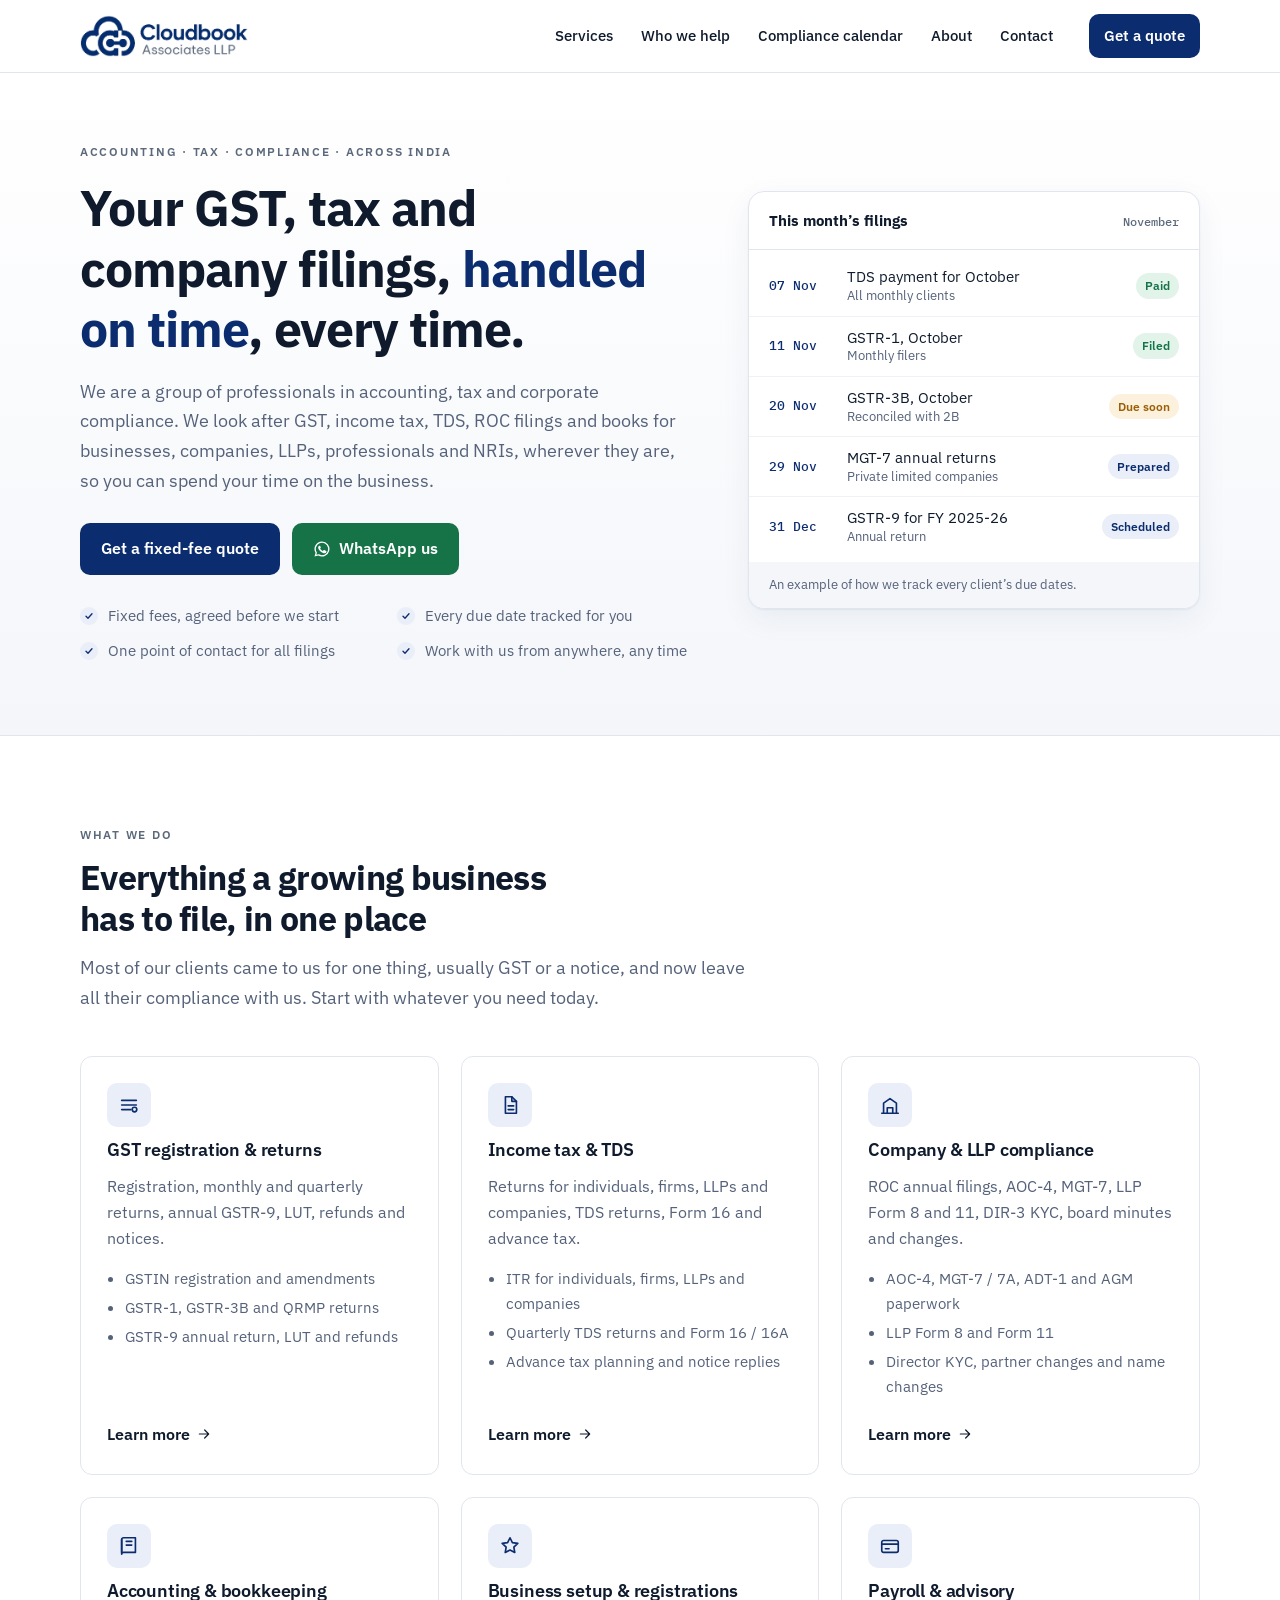
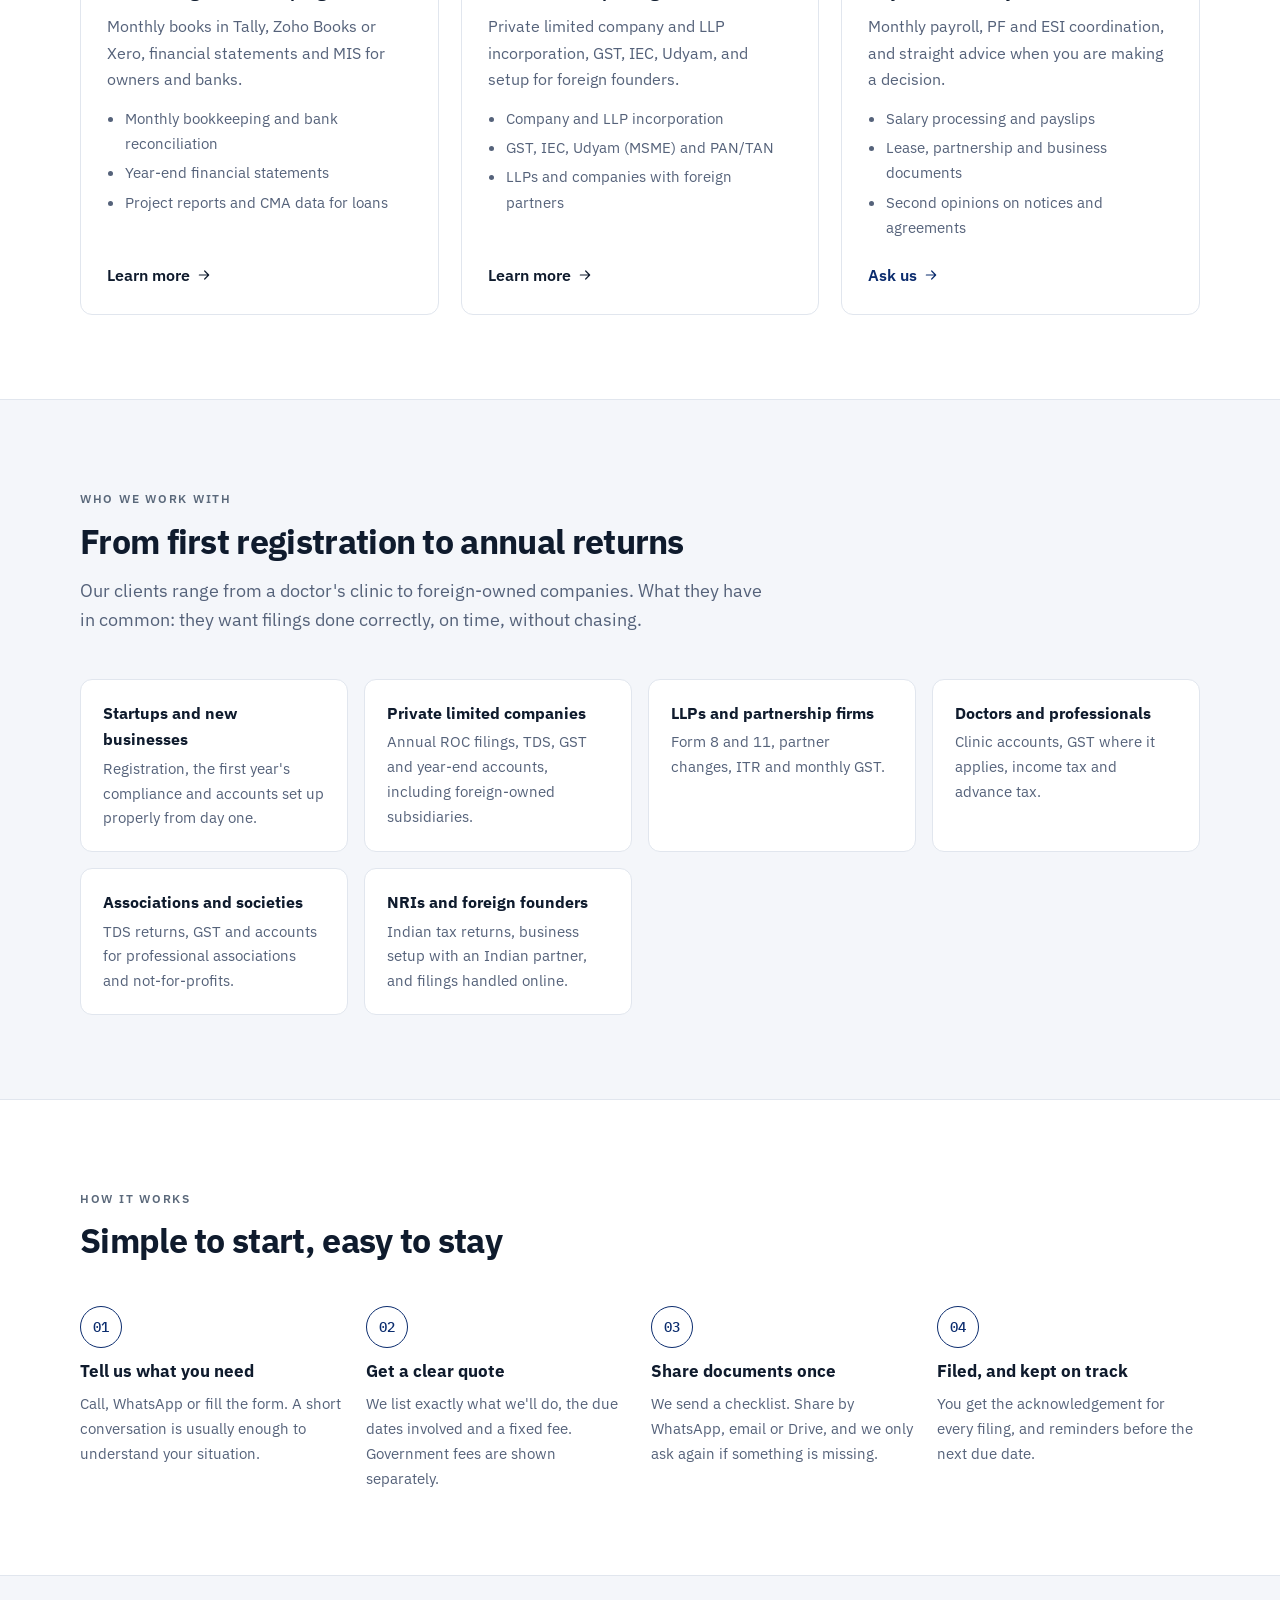
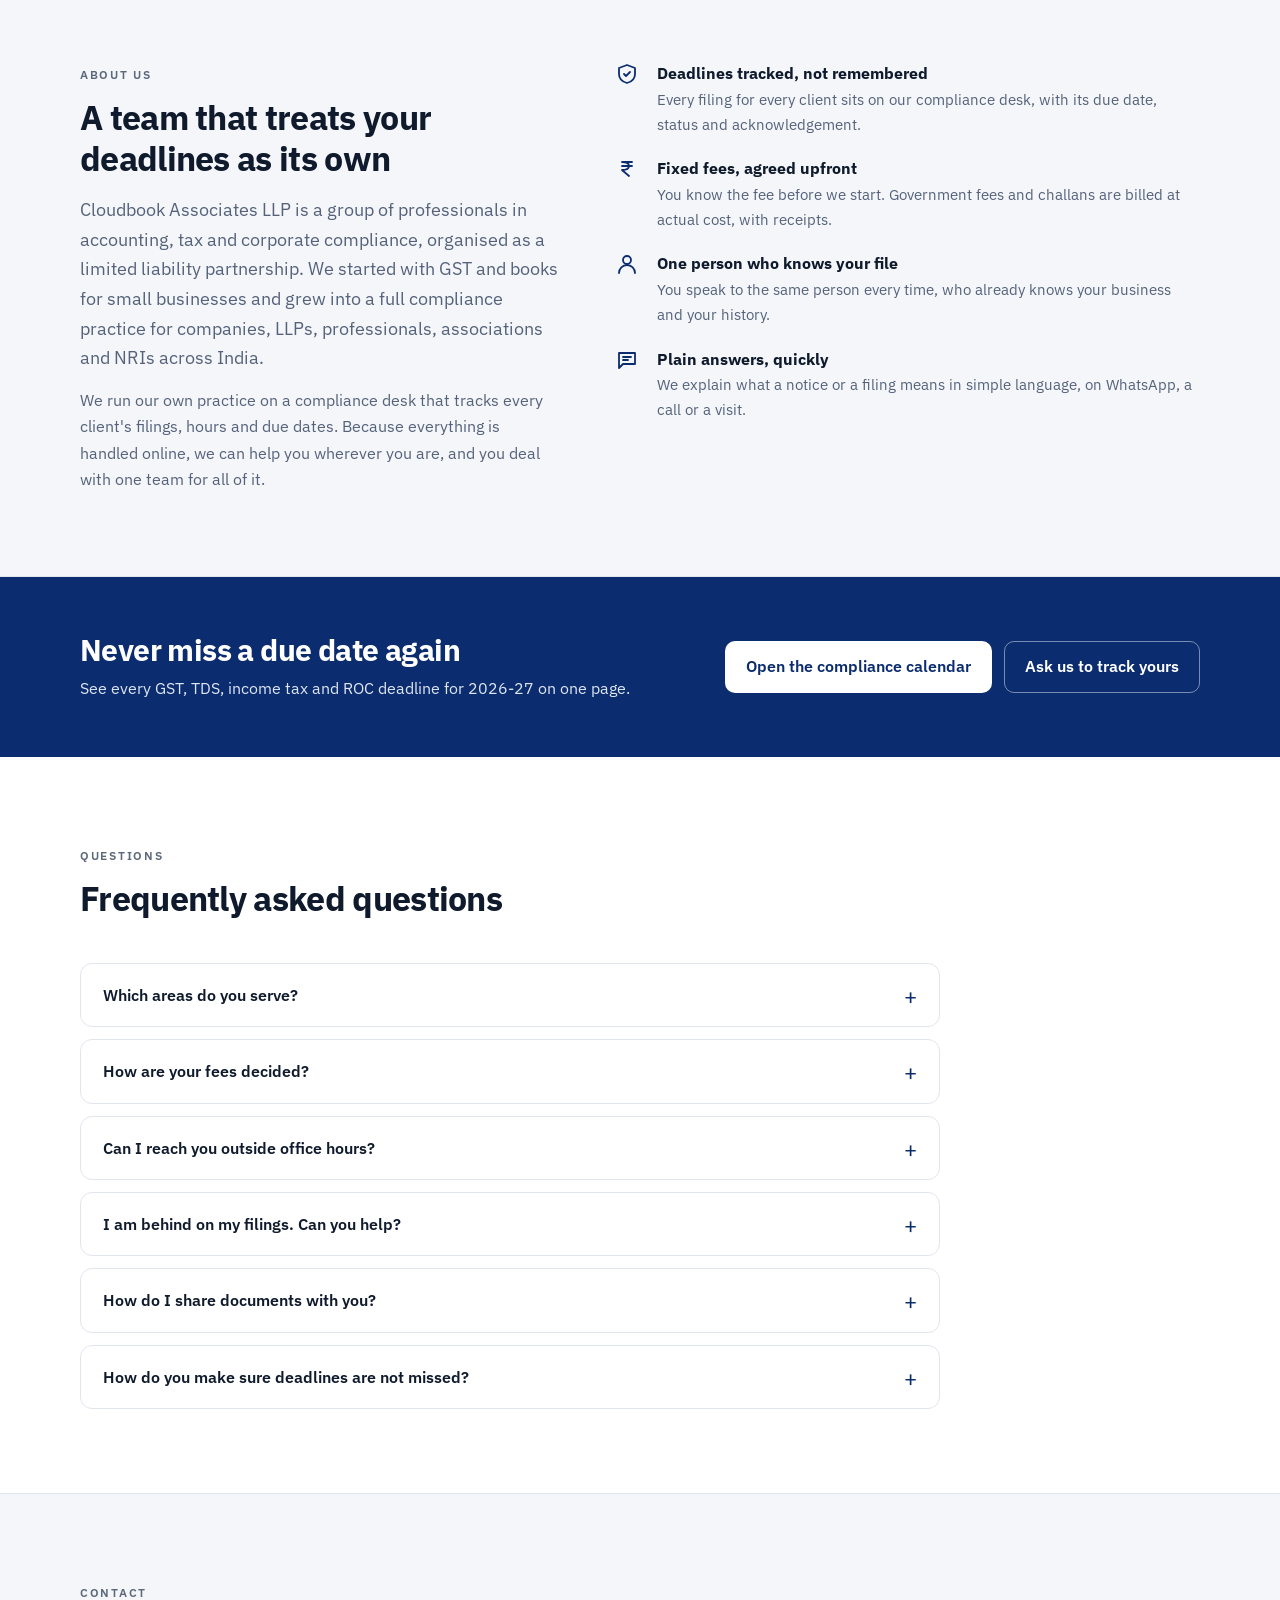
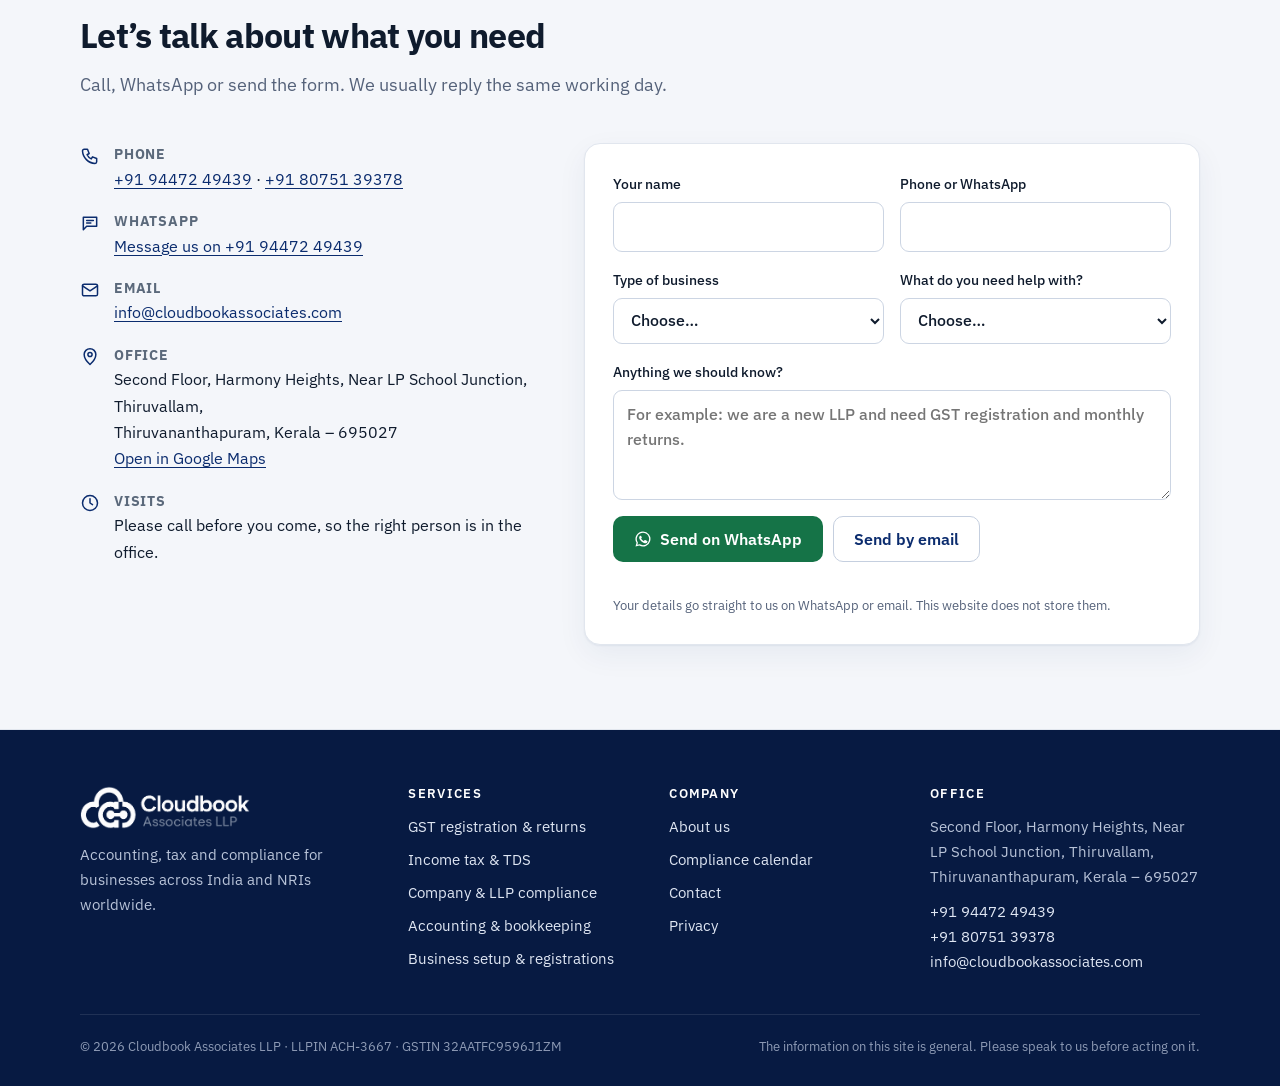
==== commit f6e2a218: "Neutral wording: group of professionals, online across India; no audit wording Co-Authored-By: Claud" ====
--- a/index.html
+++ b/index.html
@@ -4,25 +4,30 @@
 <meta charset="utf-8">
 <meta http-equiv="Content-Security-Policy" content="default-src 'none'; script-src 'self'; style-src 'self'; font-src 'self'; img-src 'self' data:; connect-src 'none'; manifest-src 'self'; base-uri 'none'; form-action 'none'; object-src 'none'">
 <meta name="viewport" content="width=device-width, initial-scale=1, viewport-fit=cover">
-<title>GST, Tax &amp; ROC Compliance in Thiruvananthapuram | Cloudbook</title>
-<meta name="description" content="GST, income tax, TDS, accounting and company/LLP compliance for businesses in Thiruvananthapuram and Kerala. Fixed fees, every due date tracked.">
+<title>GST, Tax &amp; ROC Compliance Services Online | Cloudbook</title>
+<meta name="description" content="GST, income tax, TDS, accounting and company/LLP compliance for businesses across India and NRIs. Fixed fees, every due date tracked.">
 <meta name="robots" content="index, follow">
 <link rel="canonical" href="https://cloudbookassociates.com/">
 <meta name="theme-color" content="#0b2c6e">
 <meta name="referrer" content="strict-origin-when-cross-origin">
 <meta property="og:type" content="website">
 <meta property="og:site_name" content="Cloudbook Associates LLP">
-<meta property="og:title" content="GST, Tax &amp; ROC Compliance in Thiruvananthapuram | Cloudbook">
-<meta property="og:description" content="GST, income tax, TDS, accounting and company/LLP compliance for businesses in Thiruvananthapuram and Kerala. Fixed fees, every due date tracked.">
+<meta property="og:title" content="GST, Tax &amp; ROC Compliance Services Online | Cloudbook">
+<meta property="og:description" content="GST, income tax, TDS, accounting and company/LLP compliance for businesses across India and NRIs. Fixed fees, every due date tracked.">
 <meta property="og:url" content="https://cloudbookassociates.com/">
 <meta property="og:image" content="https://cloudbookassociates.com/assets/img/og-image.png">
+<meta property="og:image:width" content="1200">
+<meta property="og:image:height" content="630">
+<meta property="og:image:alt" content="Cloudbook Associates LLP: accounting, tax and compliance professionals">
 <meta property="og:locale" content="en_IN">
 <meta name="twitter:card" content="summary_large_image">
+<meta name="twitter:title" content="GST, Tax &amp; ROC Compliance Services Online | Cloudbook">
+<meta name="twitter:description" content="GST, income tax, TDS, accounting and company/LLP compliance for businesses across India and NRIs. Fixed fees, every due date tracked.">
 <link rel="icon" type="image/png" href="assets/img/icon-64.png">
 <link rel="apple-touch-icon" href="assets/img/apple-touch-icon.png">
 <link rel="preload" href="assets/fonts/ibm-plex-sans-latin-400-normal.woff2" as="font" type="font/woff2" crossorigin>
 <link rel="stylesheet" href="assets/site.css">
-<script type="application/ld+json">{"@context":"https://schema.org","@type":"AccountingService","@id":"https://cloudbookassociates.com/#firm","name":"Cloudbook Associates LLP","url":"https://cloudbookassociates.com/","logo":"https://cloudbookassociates.com/assets/img/logo.png","image":"https://cloudbookassociates.com/assets/img/og-image.png","telephone":"+919447249439","email":"info@cloudbookassociates.com","address":{"@type":"PostalAddress","streetAddress":"Second Floor, Harmony Heights, Near LP School Junction, Thiruvallam","addressLocality":"Thiruvananthapuram","addressRegion":"Kerala","postalCode":"695027","addressCountry":"IN"},"areaServed":[{"@type":"State","name":"Kerala"},{"@type":"Country","name":"India"}],"knowsAbout":["GST","Income tax","TDS","ROC compliance","LLP compliance","Bookkeeping","Company registration"],"priceRange":"₹₹"}</script><script type="application/ld+json">{"@context":"https://schema.org","@type":"FAQPage","mainEntity":[{"@type":"Question","name":"Which areas do you serve?","acceptedAnswer":{"@type":"Answer","text":"We are based in Thiruvallam, Thiruvananthapuram, and work with clients across Kerala. Most work is done online, so we also work with NRIs and businesses elsewhere in India."}},{"@type":"Question","name":"How are your fees decided?","acceptedAnswer":{"@type":"Answer","text":"We quote a fixed fee before we start, based on the work involved. Government fees, challans and late fees are passed on at actual cost, with receipts. No surprises on the invoice."}},{"@type":"Question","name":"Do you do audits?","acceptedAnswer":{"@type":"Answer","text":"Statutory and tax audits are carried out and signed by practising Chartered Accountants we work with. We prepare the books, schedules and filings around the audit, so the whole process stays in one place for you."}},{"@type":"Question","name":"I am behind on my filings. Can you help?","acceptedAnswer":{"@type":"Answer","text":"Yes, and it is more common than you think. We list everything that is pending, work out the penalties, and bring you up to date in the order that saves you the most money."}},{"@type":"Question","name":"How do I share documents with you?","acceptedAnswer":{"@type":"Answer","text":"Whatever is easiest for you: WhatsApp, email, a shared Google Drive folder, or drop them at our office. We send a short checklist so you know exactly what is needed."}},{"@type":"Question","name":"How do you make sure deadlines are not missed?","acceptedAnswer":{"@type":"Answer","text":"Every client's GST, TDS, income tax and ROC due dates are on our own compliance desk, which flags what is due and what is overdue every day. You get reminders well before the due date."}}]}</script>
+<script type="application/ld+json">{"@context":"https://schema.org","@type":"AccountingService","@id":"https://cloudbookassociates.com/#firm","name":"Cloudbook Associates LLP","url":"https://cloudbookassociates.com/","logo":"https://cloudbookassociates.com/assets/img/logo.png","image":"https://cloudbookassociates.com/assets/img/og-image.png","telephone":"+919447249439","email":"info@cloudbookassociates.com","address":{"@type":"PostalAddress","streetAddress":"Second Floor, Harmony Heights, Near LP School Junction, Thiruvallam","addressLocality":"Thiruvananthapuram","addressRegion":"Kerala","postalCode":"695027","addressCountry":"IN"},"areaServed":{"@type":"Country","name":"India"},"knowsAbout":["GST","Income tax","TDS","ROC compliance","LLP compliance","Bookkeeping","Company registration"],"priceRange":"₹₹"}</script><script type="application/ld+json">{"@context":"https://schema.org","@type":"FAQPage","mainEntity":[{"@type":"Question","name":"Which areas do you serve?","acceptedAnswer":{"@type":"Answer","text":"Clients anywhere in India, and NRIs and foreign founders abroad. Almost everything is done online, through WhatsApp, email, phone and shared folders, so where you are makes no difference. If you prefer to meet in person, you are welcome at our office."}},{"@type":"Question","name":"How are your fees decided?","acceptedAnswer":{"@type":"Answer","text":"We quote a fixed fee before we start, based on the work involved. Government fees, challans and late fees are passed on at actual cost, with receipts. No surprises on the invoice."}},{"@type":"Question","name":"Can I reach you outside office hours?","acceptedAnswer":{"@type":"Answer","text":"Yes. Send us a WhatsApp message or email any time, including weekends, and we reply as soon as we can, usually the same day. When a deadline is close, we stay available until the filing is done."}},{"@type":"Question","name":"I am behind on my filings. Can you help?","acceptedAnswer":{"@type":"Answer","text":"Yes, and it is more common than you think. We list everything that is pending, work out the penalties, and bring you up to date in the order that saves you the most money."}},{"@type":"Question","name":"How do I share documents with you?","acceptedAnswer":{"@type":"Answer","text":"Whatever is easiest for you: WhatsApp, email, a shared Google Drive folder, or drop them at our office. We send a short checklist so you know exactly what is needed."}},{"@type":"Question","name":"How do you make sure deadlines are not missed?","acceptedAnswer":{"@type":"Answer","text":"Every client's GST, TDS, income tax and ROC due dates are on our own compliance desk, which flags what is due and what is overdue every day. You get reminders well before the due date."}}]}</script>
 </head>
 <body>
 <a class="skip" href="#main">Skip to content</a>
@@ -37,11 +42,11 @@
 <main id="main">
 <section class="hero"><div class="wrap">
   <div>
-    <span class="eyebrow">Accounting · Tax · Compliance · Thiruvananthapuram</span>
+    <span class="eyebrow">Accounting · Tax · Compliance · Across India</span>
     <h1>Your GST, tax and company filings, <em>handled on time</em>, every time.</h1>
-    <p class="lead">We are an accounting and compliance firm in Thiruvallam, Thiruvananthapuram. We look after GST, income tax, TDS, ROC filings and books for small businesses, companies, LLPs and professionals across Kerala, so you can spend your time on the business.</p>
+    <p class="lead">We are a group of professionals in accounting, tax and corporate compliance. We look after GST, income tax, TDS, ROC filings and books for businesses, companies, LLPs, professionals and NRIs, wherever they are, so you can spend your time on the business.</p>
     <div class="cta-row"><a class="btn btn-primary" href="contact.html">Get a fixed-fee quote</a><a class="btn btn-wa" href="https://wa.me/919447249439" target="_blank" rel="noopener"><svg viewBox="0 0 24 24" fill="currentColor" aria-hidden="true"><path d="M12 2a10 10 0 0 0-8.6 15.1L2 22l5-1.3A10 10 0 1 0 12 2zm0 18.2a8.2 8.2 0 0 1-4.2-1.1l-.3-.2-3 .8.8-2.9-.2-.3A8.2 8.2 0 1 1 12 20.2zm4.5-6.1c-.2-.1-1.5-.7-1.7-.8s-.4-.1-.6.1-.7.8-.8 1-.3.2-.5.1a6.7 6.7 0 0 1-3.3-2.9c-.2-.4.3-.4.8-1.3.1-.2 0-.3 0-.4l-.8-1.8c-.2-.5-.4-.4-.6-.4h-.5a1 1 0 0 0-.7.3 3 3 0 0 0-.9 2.2 5.2 5.2 0 0 0 1.1 2.8 11.9 11.9 0 0 0 4.6 4c1.7.7 2.4.8 3.2.7a2.8 2.8 0 0 0 1.9-1.3 2.3 2.3 0 0 0 .2-1.3c-.1-.1-.3-.2-.5-.3z"/></svg> WhatsApp us</a></div>
-    <ul class="ticks"><li>Fixed fees, agreed before we start</li><li>Every due date tracked for you</li><li>One point of contact for all filings</li><li>Online or at our office</li></ul>
+    <ul class="ticks"><li>Fixed fees, agreed before we start</li><li>Every due date tracked for you</li><li>One point of contact for all filings</li><li>Work with us from anywhere, any time</li></ul>
   </div>
   <div class="board" role="img" aria-label="Example of the compliance tracking we do for clients: monthly GST and TDS, annual ROC filings"><div class="board-h"><b>This month’s filings</b><span>November</span></div><ul><li><span class="d">07 Nov</span><span class="w">TDS payment for October<small>All monthly clients</small></span><span class="tag ok">Paid</span></li><li><span class="d">11 Nov</span><span class="w">GSTR-1, October<small>Monthly filers</small></span><span class="tag ok">Filed</span></li><li><span class="d">20 Nov</span><span class="w">GSTR-3B, October<small>Reconciled with 2B</small></span><span class="tag due">Due soon</span></li><li><span class="d">29 Nov</span><span class="w">MGT-7 annual returns<small>Private limited companies</small></span><span class="tag plan">Prepared</span></li><li><span class="d">31 Dec</span><span class="w">GSTR-9 for FY 2025-26<small>Annual return</small></span><span class="tag plan">Scheduled</span></li></ul><div class="board-f">An example of how we track every client’s due dates.</div></div>
 </div></section>
@@ -62,9 +67,9 @@
 </div></section>
 
 <section class="alt" id="about"><div class="wrap split">
-  <div><span class="eyebrow">About us</span><h2 class="h2-about">A local firm that treats your deadlines as its own</h2>
-    <p class="lead mb-s">Cloudbook Associates LLP is a limited liability partnership based in Thiruvallam, Thiruvananthapuram. We started by doing GST and books for local businesses and grew into a full compliance practice for companies, LLPs, professionals and associations.</p>
-    <p class="muted">We run our own practice on a compliance desk that tracks every client's filings, hours and due dates. Audits and certifications are carried out by practising Chartered Accountants we work closely with, so you get everything through one door.</p></div>
+  <div><span class="eyebrow">About us</span><h2 class="h2-about">A team that treats your deadlines as its own</h2>
+    <p class="lead mb-s">Cloudbook Associates LLP is a group of professionals in accounting, tax and corporate compliance, organised as a limited liability partnership. We started with GST and books for small businesses and grew into a full compliance practice for companies, LLPs, professionals, associations and NRIs across India.</p>
+    <p class="muted">We run our own practice on a compliance desk that tracks every client's filings, hours and due dates. Because everything is handled online, we can help you wherever you are, and you deal with one team for all of it.</p></div>
   <div class="points"><div><svg viewBox="0 0 24 24" fill="none" stroke="currentColor" stroke-width="1.8" stroke-linecap="round" stroke-linejoin="round" aria-hidden="true"><path d="M12 3l8 3v6c0 4.5-3.4 7.8-8 9-4.6-1.2-8-4.5-8-9V6z"/><path d="M9 12l2 2 4-4"/></svg><span><b>Deadlines tracked, not remembered</b><p>Every filing for every client sits on our compliance desk, with its due date, status and acknowledgement.</p></span></div><div><svg viewBox="0 0 24 24" fill="none" stroke="currentColor" stroke-width="1.8" stroke-linecap="round" stroke-linejoin="round" aria-hidden="true"><path d="M7 5h10M7 9h10M7 5c5 0 7 1.5 7 4s-2 4-7 4l7 6"/></svg><span><b>Fixed fees, agreed upfront</b><p>You know the fee before we start. Government fees and challans are billed at actual cost, with receipts.</p></span></div><div><svg viewBox="0 0 24 24" fill="none" stroke="currentColor" stroke-width="1.8" stroke-linecap="round" stroke-linejoin="round" aria-hidden="true"><circle cx="12" cy="8" r="4"/><path d="M4 21a8 8 0 0 1 16 0"/></svg><span><b>One person who knows your file</b><p>You speak to the same person every time, who already knows your business and your history.</p></span></div><div><svg viewBox="0 0 24 24" fill="none" stroke="currentColor" stroke-width="1.8" stroke-linecap="round" stroke-linejoin="round" aria-hidden="true"><path d="M4 5h16v11H8l-4 4z"/><path d="M8 9h8M8 12h5"/></svg><span><b>Plain answers, quickly</b><p>We explain what a notice or a filing means in simple language, on WhatsApp, a call or a visit.</p></span></div></div>
 </div></section>
 
@@ -75,7 +80,7 @@
 
 <section><div class="wrap">
   <div class="sec-head"><span class="eyebrow">Questions</span><h2>Frequently asked questions</h2></div>
-  <div class="faq"><details><summary>Which areas do you serve?</summary><p>We are based in Thiruvallam, Thiruvananthapuram, and work with clients across Kerala. Most work is done online, so we also work with NRIs and businesses elsewhere in India.</p></details><details><summary>How are your fees decided?</summary><p>We quote a fixed fee before we start, based on the work involved. Government fees, challans and late fees are passed on at actual cost, with receipts. No surprises on the invoice.</p></details><details><summary>Do you do audits?</summary><p>Statutory and tax audits are carried out and signed by practising Chartered Accountants we work with. We prepare the books, schedules and filings around the audit, so the whole process stays in one place for you.</p></details><details><summary>I am behind on my filings. Can you help?</summary><p>Yes, and it is more common than you think. We list everything that is pending, work out the penalties, and bring you up to date in the order that saves you the most money.</p></details><details><summary>How do I share documents with you?</summary><p>Whatever is easiest for you: WhatsApp, email, a shared Google Drive folder, or drop them at our office. We send a short checklist so you know exactly what is needed.</p></details><details><summary>How do you make sure deadlines are not missed?</summary><p>Every client&#x27;s GST, TDS, income tax and ROC due dates are on our own compliance desk, which flags what is due and what is overdue every day. You get reminders well before the due date.</p></details></div>
+  <div class="faq"><details><summary>Which areas do you serve?</summary><p>Clients anywhere in India, and NRIs and foreign founders abroad. Almost everything is done online, through WhatsApp, email, phone and shared folders, so where you are makes no difference. If you prefer to meet in person, you are welcome at our office.</p></details><details><summary>How are your fees decided?</summary><p>We quote a fixed fee before we start, based on the work involved. Government fees, challans and late fees are passed on at actual cost, with receipts. No surprises on the invoice.</p></details><details><summary>Can I reach you outside office hours?</summary><p>Yes. Send us a WhatsApp message or email any time, including weekends, and we reply as soon as we can, usually the same day. When a deadline is close, we stay available until the filing is done.</p></details><details><summary>I am behind on my filings. Can you help?</summary><p>Yes, and it is more common than you think. We list everything that is pending, work out the penalties, and bring you up to date in the order that saves you the most money.</p></details><details><summary>How do I share documents with you?</summary><p>Whatever is easiest for you: WhatsApp, email, a shared Google Drive folder, or drop them at our office. We send a short checklist so you know exactly what is needed.</p></details><details><summary>How do you make sure deadlines are not missed?</summary><p>Every client&#x27;s GST, TDS, income tax and ROC due dates are on our own compliance desk, which flags what is due and what is overdue every day. You get reminders well before the due date.</p></details></div>
 </div></section>
 
 <section class="alt" id="contact"><div class="wrap"><div class="sec-head"><span class="eyebrow">Contact</span><h2>Let’s talk about what you need</h2><p class="lead">Call, WhatsApp or send the form. We usually reply the same working day.</p></div><div class="contact">
@@ -103,7 +108,7 @@
     <div class="cols">
       <div>
         <img src="assets/img/logo-white.png" alt="Cloudbook Associates LLP" width="398" height="101">
-        <p>Accounting, tax and compliance for businesses in Kerala.</p>
+        <p>Accounting, tax and compliance for businesses across India and NRIs worldwide.</p>
       </div>
       <div><h3>Services</h3><ul><li><a href="gst-services.html">GST registration &amp; returns</a></li><li><a href="income-tax-tds.html">Income tax &amp; TDS</a></li><li><a href="company-llp-compliance.html">Company &amp; LLP compliance</a></li><li><a href="accounting-bookkeeping.html">Accounting &amp; bookkeeping</a></li><li><a href="business-registration.html">Business setup &amp; registrations</a></li></ul></div>
       <div><h3>Company</h3><ul><li><a href="index.html#about">About us</a></li><li><a href="compliance-calendar.html">Compliance calendar</a></li><li><a href="contact.html">Contact</a></li><li><a href="privacy.html">Privacy</a></li></ul></div>
